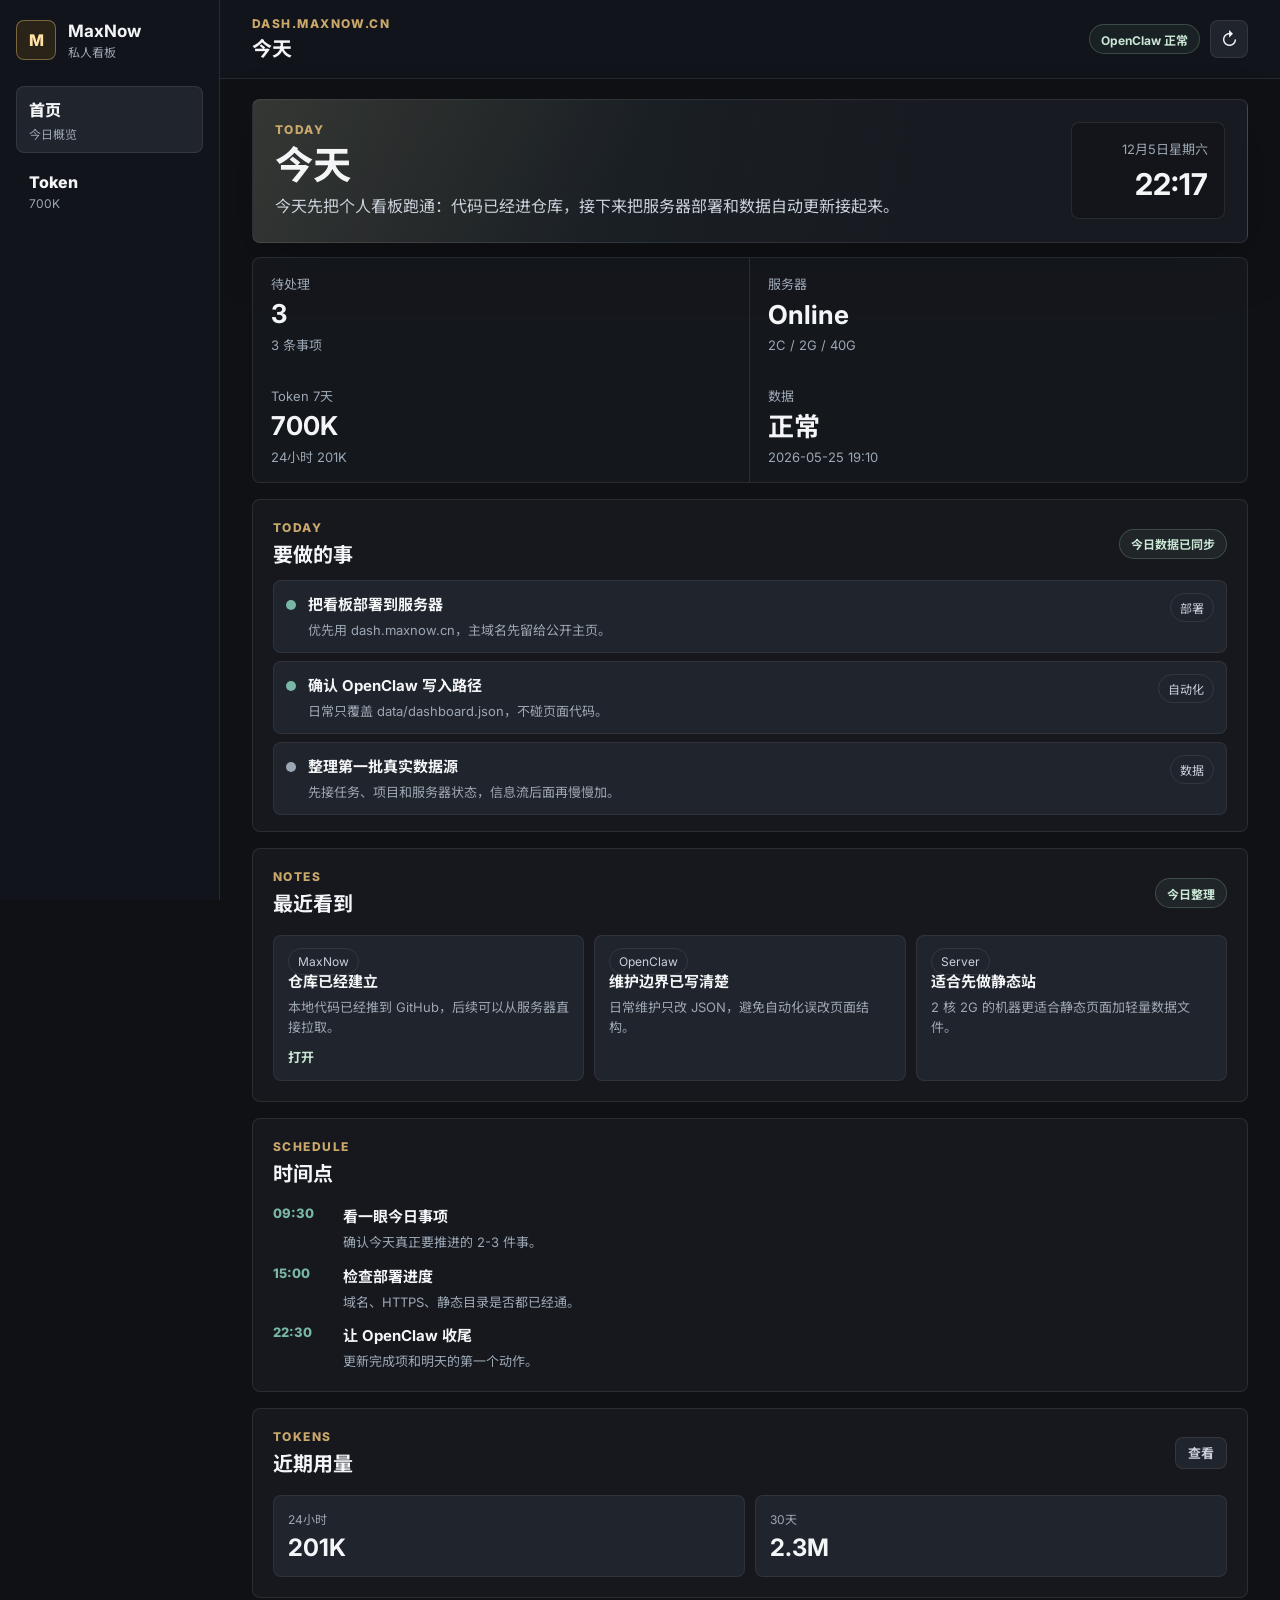
==== index.html @ 5645eff3 "Simplify dashboard homepage" ====
<!doctype html>
<html lang="zh-CN">
  <head>
    <meta charset="UTF-8" />
    <meta name="viewport" content="width=device-width, initial-scale=1.0" />
    <title>MaxNow</title>
    <meta name="description" content="MaxNow 的个人看板，由 OpenClaw 维护数据。" />
    <link rel="preconnect" href="https://fonts.googleapis.com" />
    <link rel="preconnect" href="https://fonts.gstatic.com" crossorigin />
    <link
      href="https://fonts.googleapis.com/css2?family=Inter:wght@500;600;700;800&family=Noto+Sans+SC:wght@400;500;700;800&display=swap"
      rel="stylesheet"
    />
    <link rel="stylesheet" href="./styles.css?v=8" />
  </head>
  <body>
    <div class="app-shell">
      <aside class="sidebar" aria-label="主导航">
        <div class="brand" aria-label="MaxNow">
          <span class="brand-mark">M</span>
          <span>
            <strong>MaxNow</strong>
            <small>私人看板</small>
          </span>
        </div>

        <nav class="side-nav" aria-label="页面">
          <button class="side-nav-item is-active" type="button" data-view="home">
            <span>首页</span>
            <small>今日概览</small>
          </button>
          <button class="side-nav-item" type="button" data-view="tokens">
            <span>Token</span>
            <small id="sidebar-token-total">--</small>
          </button>
        </nav>
      </aside>

      <main class="workspace">
        <header class="topbar" aria-label="站点状态">
          <div>
            <p class="eyebrow">dash.maxnow.cn</p>
            <strong id="view-title">今天</strong>
          </div>

          <div class="topbar-actions">
            <span class="status-pill" id="operator-status">等待同步</span>
            <button
              class="icon-button"
              id="refresh-button"
              type="button"
              data-action="refresh"
              aria-label="重新读取数据"
              title="重新读取数据"
            >
              ↻
            </button>
          </div>
        </header>

        <section class="view is-active" id="home-view" data-view-panel="home">
          <header class="summary-bar" id="overview">
            <div class="summary-copy">
              <p class="eyebrow">Today</p>
              <h1>今天</h1>
              <p id="daily-brief">等待 OpenClaw 写入今天的摘要。</p>
            </div>
            <div class="summary-clock" aria-label="当前时间">
              <span id="today-label">--</span>
              <strong id="clock-label">--:--</strong>
            </div>
          </header>

          <section class="status-strip" aria-label="今日状态">
            <article>
              <span>待处理</span>
              <strong id="metric-tasks">0</strong>
              <small id="metric-tasks-note">暂无数据</small>
            </article>
            <article>
              <span>服务器</span>
              <strong id="metric-server">--</strong>
              <small id="metric-server-note">等待检测</small>
            </article>
            <article>
              <span>Token 7天</span>
              <strong id="metric-token-total">--</strong>
              <small id="metric-token-note">等待同步</small>
            </article>
            <article>
              <span>数据</span>
              <strong id="metric-automation">--</strong>
              <small id="metric-automation-note">等待同步</small>
            </article>
          </section>

          <section class="home-workspace">
            <div class="home-main">
              <article class="panel focus-panel" id="focus">
                <header class="panel-head">
                  <div>
                    <p class="eyebrow">Today</p>
                    <h2>要做的事</h2>
                  </div>
                  <span class="status-pill" id="automation-summary">等待数据同步</span>
                </header>
                <div class="task-list" id="task-list"></div>
              </article>

              <article class="panel" id="feeds">
                <header class="panel-head">
                  <div>
                    <p class="eyebrow">Notes</p>
                    <h2>最近看到</h2>
                  </div>
                  <span class="status-pill" id="feed-source">OpenClaw</span>
                </header>
                <div class="feed-list" id="feed-list"></div>
              </article>
            </div>

            <aside class="home-aside" aria-label="辅助信息">
              <article class="panel rhythm-panel">
                <header class="panel-head">
                  <div>
                    <p class="eyebrow">Schedule</p>
                    <h2>时间点</h2>
                  </div>
                </header>
                <ol class="timeline" id="timeline"></ol>
              </article>

              <article class="panel token-mini-panel">
                <header class="panel-head">
                  <div>
                    <p class="eyebrow">Tokens</p>
                    <h2>近期用量</h2>
                  </div>
                  <button class="text-button" type="button" data-view="tokens">查看</button>
                </header>
                <div class="mini-token-grid">
                  <div>
                    <span>24小时</span>
                    <strong id="mini-token-24h">--</strong>
                  </div>
                  <div>
                    <span>30天</span>
                    <strong id="mini-token-30d">--</strong>
                  </div>
                </div>
              </article>
            </aside>
          </section>
        </section>

        <section class="view" id="tokens-view" data-view-panel="tokens">
          <header class="token-page-head">
            <div>
              <p class="eyebrow">Token Usage</p>
              <h1>Token 用量</h1>
              <p id="token-updated">等待同步</p>
            </div>
            <div class="range-tabs" id="token-ranges" role="tablist" aria-label="Token 时间范围"></div>
          </header>

          <section class="token-summary" aria-label="当前范围 Token 汇总">
            <article>
              <span>总量</span>
              <strong id="token-total">--</strong>
            </article>
            <article>
              <span>输入</span>
              <strong id="token-input">--</strong>
            </article>
            <article>
              <span>输出</span>
              <strong id="token-output">--</strong>
            </article>
            <article>
              <span>费用</span>
              <strong id="token-cost">--</strong>
            </article>
          </section>

          <p class="token-note panel" id="token-note">暂无说明。</p>

          <section class="token-detail-grid">
            <article class="panel">
              <header class="panel-head">
                <div>
                  <p class="eyebrow">Models</p>
                  <h2>模型占比</h2>
                </div>
              </header>
              <div class="model-list" id="token-models"></div>
            </article>

            <article class="panel">
              <header class="panel-head">
                <div>
                  <p class="eyebrow">Daily</p>
                  <h2>最近 7 天</h2>
                </div>
              </header>
              <div class="token-bars" id="token-bars"></div>
            </article>
          </section>
        </section>
      </main>
    </div>

    <template id="empty-template">
      <p class="empty-state">这部分还没有数据。</p>
    </template>

    <script src="./data/dashboard.js?v=4"></script>
    <script src="./app.js?v=11"></script>
  </body>
</html>
---- styles.css ----
:root {
  color-scheme: dark;
  --bg: #0f1115;
  --surface: #171a20;
  --surface-soft: #20242c;
  --line: rgba(220, 226, 235, 0.1);
  --text: #f3f5f7;
  --muted: #9ca7b4;
  --soft: #c8d0da;
  --accent: #caa86a;
  --accent-strong: #78b7a6;
  --danger: #d98175;
  --ok: #98c79e;
  --radius: 8px;
  --shadow: 0 18px 54px rgba(0, 0, 0, 0.22);
}

* {
  box-sizing: border-box;
}

html {
  min-height: 100%;
  background: var(--bg);
}

body {
  min-height: 100vh;
  margin: 0;
  background: var(--bg);
  color: var(--text);
  font-family: Inter, "Noto Sans SC", system-ui, sans-serif;
}

button {
  font: inherit;
  cursor: pointer;
}

a {
  color: inherit;
}

.app-shell {
  display: grid;
  grid-template-columns: 220px minmax(0, 1fr);
  min-height: 100vh;
}

.sidebar {
  position: sticky;
  top: 0;
  height: 100vh;
  display: flex;
  flex-direction: column;
  gap: 26px;
  border-right: 1px solid var(--line);
  padding: 20px 16px;
  background: #11141a;
}

.brand {
  display: inline-flex;
  align-items: center;
  gap: 12px;
  text-decoration: none;
  cursor: default;
  user-select: none;
}

.brand-mark {
  display: grid;
  width: 40px;
  height: 40px;
  place-items: center;
  border: 1px solid rgba(217, 183, 109, 0.45);
  border-radius: var(--radius);
  background: #2a2418;
  color: #ffe1a3;
  font-weight: 800;
}

.brand strong,
.brand small {
  display: block;
}

.brand strong {
  font-size: 17px;
}

.brand small {
  margin-top: 2px;
  color: var(--muted);
  font-size: 12px;
}

.side-nav {
  display: grid;
  gap: 8px;
}

.side-nav-item {
  width: 100%;
  min-height: 58px;
  display: grid;
  gap: 4px;
  border: 1px solid transparent;
  border-radius: var(--radius);
  padding: 10px 12px;
  background: transparent;
  color: var(--muted);
  text-align: left;
}

.side-nav-item span {
  color: var(--text);
  font-weight: 800;
}

.side-nav-item small {
  font-size: 12px;
}

.side-nav-item:hover,
.side-nav-item.is-active {
  border-color: var(--line);
  background: var(--surface-soft);
}

.workspace {
  min-width: 0;
}

.topbar {
  display: flex;
  align-items: center;
  justify-content: space-between;
  gap: 18px;
  padding: 16px clamp(20px, 2.5vw, 52px);
  border-bottom: 1px solid var(--line);
  background: #11141a;
}

.topbar strong {
  display: block;
  margin-top: 2px;
  font-size: 20px;
}

.topbar-actions {
  display: flex;
  align-items: center;
  gap: 10px;
}

.view {
  display: none;
  width: 100%;
  padding: 20px clamp(20px, 2.5vw, 52px) 54px;
}

.view.is-active {
  display: block;
}

.summary-bar,
.token-page-head {
  display: grid;
  grid-template-columns: minmax(0, 1fr) auto;
  gap: 24px;
  align-items: center;
  padding: 22px;
  border: 1px solid var(--line);
  border-radius: var(--radius);
  background:
    linear-gradient(120deg, rgba(202, 168, 106, 0.13), transparent 38%),
    linear-gradient(100deg, rgba(120, 183, 166, 0.08), transparent 68%),
    var(--surface);
  box-shadow: var(--shadow);
}

.eyebrow {
  margin: 0;
  color: var(--accent);
  font-size: 12px;
  font-weight: 800;
  letter-spacing: 0.12em;
  text-transform: uppercase;
}

.summary-copy h1,
.token-page-head h1 {
  margin: 8px 0 8px;
  font-size: clamp(30px, 3vw, 42px);
  line-height: 1.05;
}

.summary-copy p:last-child,
.token-page-head p:last-child {
  max-width: 760px;
  margin: 0;
  color: var(--soft);
  font-size: 16px;
  line-height: 1.65;
}

.summary-clock {
  min-width: 154px;
  padding: 16px;
  border: 1px solid var(--line);
  border-radius: var(--radius);
  background: rgba(16, 19, 22, 0.52);
  text-align: right;
}

.summary-clock span,
.summary-clock strong {
  display: block;
}

.summary-clock span {
  color: var(--muted);
  font-size: 13px;
}

.summary-clock strong {
  margin-top: 8px;
  font-size: 30px;
}

.status-strip {
  display: grid;
  grid-template-columns: repeat(4, minmax(150px, 1fr));
  gap: 0;
  margin: 14px 0;
  overflow: hidden;
  border: 1px solid var(--line);
  border-radius: var(--radius);
  background: rgba(23, 26, 32, 0.7);
}

.panel,
.token-summary article,
.token-note {
  border: 1px solid var(--line);
  border-radius: var(--radius);
  background: rgba(23, 26, 32, 0.92);
}

.status-strip article {
  min-height: 92px;
  display: grid;
  gap: 8px;
  padding: 16px 18px;
  border-right: 1px solid var(--line);
}

.status-strip article:last-child {
  border-right: 0;
}

.status-strip span,
.status-strip small {
  color: var(--muted);
  font-size: 13px;
}

.status-strip strong {
  font-size: 26px;
  line-height: 1;
}

.home-workspace,
.home-main,
.home-aside,
.task-list,
.feed-list,
.model-list,
.token-bars {
  display: grid;
  gap: 10px;
}

.home-workspace {
  grid-template-columns: minmax(0, 1fr) minmax(340px, 0.36fr);
  margin-top: 16px;
  align-items: start;
  gap: 16px;
}

.home-main,
.home-aside {
  gap: 16px;
}

.panel {
  min-height: 0;
  padding: 20px;
}

.panel-head {
  display: flex;
  align-items: center;
  justify-content: space-between;
  gap: 14px;
  margin-bottom: 18px;
}

.panel h2 {
  margin: 4px 0 0;
  font-size: 20px;
}

.icon-button,
.text-button,
.range-tab {
  border: 1px solid var(--line);
  border-radius: var(--radius);
  background: var(--surface-soft);
  color: var(--text);
}

.icon-button {
  width: 38px;
  height: 38px;
  font-size: 18px;
}

.text-button {
  min-height: 32px;
  padding: 0 12px;
  color: var(--soft);
  font-size: 13px;
  font-weight: 700;
}

.icon-button:hover,
.text-button:hover,
.range-tab:hover {
  border-color: rgba(202, 168, 106, 0.42);
  color: #ffe1a3;
}

.icon-button:disabled {
  cursor: wait;
  opacity: 0.8;
}

.icon-button[data-state="success"] {
  border-color: rgba(120, 183, 166, 0.52);
  color: #c9e6d4;
}

.icon-button[data-state="error"] {
  border-color: rgba(217, 129, 117, 0.62);
  color: #f0a49b;
}

.status-pill {
  min-height: 30px;
  display: inline-flex;
  align-items: center;
  border: 1px solid rgba(143, 185, 159, 0.28);
  border-radius: 999px;
  padding: 0 11px;
  background: rgba(143, 185, 159, 0.08);
  color: #c9e6d4;
  font-size: 12px;
  font-weight: 700;
}

.task-item,
.feed-item,
.project-item,
.system-item,
.model-item {
  border: 1px solid rgba(220, 226, 235, 0.08);
  border-radius: var(--radius);
  padding: 14px;
  background: var(--surface-soft);
}

.task-item {
  display: grid;
  grid-template-columns: auto minmax(0, 1fr) auto;
  gap: 12px;
  align-items: start;
}

.focus-panel {
  padding-bottom: 16px;
}

.focus-panel .panel-head {
  margin-bottom: 12px;
}

.focus-panel .task-list {
  gap: 8px;
}

.focus-panel .task-item {
  min-height: 0;
  padding: 12px;
}

.task-dot {
  width: 10px;
  height: 10px;
  margin-top: 7px;
  border-radius: 999px;
  background: var(--accent-strong);
}

.task-item[data-status="done"] .task-dot {
  background: var(--ok);
}

.task-item[data-status="waiting"] .task-dot {
  background: var(--muted);
}

.item-title {
  margin: 0;
  font-size: 15px;
  font-weight: 700;
}

.item-meta,
.item-copy {
  margin: 6px 0 0;
  color: var(--muted);
  font-size: 13px;
  line-height: 1.55;
}

.item-tag {
  border: 1px solid var(--line);
  border-radius: 999px;
  padding: 5px 9px;
  color: var(--soft);
  font-size: 12px;
  white-space: nowrap;
}

#automation-summary {
  max-width: min(520px, 44vw);
  overflow: hidden;
  text-overflow: ellipsis;
}

.timeline {
  display: grid;
  gap: 12px;
  margin: 0;
  padding: 0;
  list-style: none;
}

.timeline li {
  display: grid;
  grid-template-columns: 58px minmax(0, 1fr);
  gap: 12px;
}

.timeline time {
  color: var(--accent-strong);
  font-size: 13px;
  font-weight: 800;
}

.feed-list {
  grid-template-columns: repeat(3, minmax(160px, 1fr));
}

.feed-item a {
  display: inline-flex;
  margin-top: 10px;
  color: #c9e6d4;
  font-size: 13px;
  font-weight: 700;
  text-decoration: none;
}

.mini-token-grid,
.token-summary {
  display: grid;
  grid-template-columns: repeat(2, minmax(0, 1fr));
  gap: 10px;
}

.mini-token-grid div,
.token-summary article {
  border: 1px solid rgba(220, 226, 235, 0.08);
  border-radius: var(--radius);
  padding: 14px;
  background: var(--surface-soft);
}

.mini-token-grid span,
.token-summary span {
  display: block;
  color: var(--muted);
  font-size: 12px;
}

.mini-token-grid strong,
.token-summary strong {
  display: block;
  margin-top: 6px;
  font-size: 24px;
}

.token-page-head {
  margin-bottom: 14px;
}

.range-tabs {
  display: grid;
  grid-template-columns: repeat(4, minmax(80px, 1fr));
  gap: 8px;
}

.range-tab {
  min-height: 36px;
  padding: 0 10px;
  color: var(--muted);
  font-size: 13px;
  font-weight: 700;
}

.range-tab.is-active {
  border-color: rgba(202, 168, 106, 0.42);
  background: rgba(202, 168, 106, 0.12);
  color: #ffe1a3;
}

.token-summary {
  grid-template-columns: repeat(4, minmax(0, 1fr));
  margin-bottom: 14px;
}

.token-summary strong {
  font-size: 30px;
}

.token-note {
  margin: 0 0 14px;
  padding: 16px;
  color: var(--soft);
  font-size: 14px;
  line-height: 1.7;
}

.token-detail-grid {
  display: grid;
  grid-template-columns: minmax(0, 0.85fr) minmax(420px, 1.15fr);
  gap: 16px;
}

.model-row,
.token-bar,
.system-item {
  display: grid;
  align-items: center;
  gap: 10px;
}

.model-row {
  grid-template-columns: minmax(0, 1fr) auto;
}

.model-row strong,
.model-row span {
  font-size: 13px;
}

.model-row span {
  color: var(--accent);
  font-weight: 800;
}

.model-meter,
.bar-track,
.project-progress {
  height: 8px;
  overflow: hidden;
  border-radius: 999px;
  background: rgba(255, 255, 255, 0.08);
}

.model-meter {
  margin-top: 10px;
}

.model-meter span,
.bar-track span,
.project-progress span {
  display: block;
  height: 100%;
  border-radius: inherit;
  background: linear-gradient(90deg, var(--accent), var(--accent-strong));
}

.token-bar {
  grid-template-columns: 64px minmax(0, 1fr) 96px;
  color: var(--muted);
  font-size: 13px;
}

.token-bar strong {
  color: var(--text);
  text-align: right;
}

.project-progress {
  margin-top: 12px;
}

.system-item {
  grid-template-columns: minmax(0, 1fr) auto;
}

.system-value {
  color: var(--text);
  font-weight: 800;
}

.empty-state {
  margin: 0;
  color: var(--muted);
  font-size: 14px;
}

@media (max-width: 1320px) {
  .status-strip {
    grid-template-columns: repeat(2, minmax(0, 1fr));
  }

  .status-strip article:nth-child(2n) {
    border-right: 0;
  }

  .home-workspace {
    grid-template-columns: 1fr;
  }

  .token-detail-grid {
    grid-template-columns: 1fr;
  }
}

@media (min-width: 1500px) {
  .home-workspace {
    grid-template-columns: minmax(0, 1fr) minmax(380px, 0.34fr);
  }
}

@media (max-width: 860px) {
  .app-shell {
    grid-template-columns: 1fr;
  }

  .sidebar {
    position: static;
    height: auto;
    gap: 14px;
  }

  .side-nav {
    grid-template-columns: 1fr 1fr;
  }

  .topbar {
    align-items: stretch;
    flex-direction: column;
    padding: 14px;
  }

  .topbar-actions {
    justify-content: space-between;
  }

  .view {
    padding: 16px 14px 38px;
  }

  .summary-bar,
  .token-page-head {
    grid-template-columns: 1fr;
  }

  .summary-clock {
    width: 100%;
    text-align: left;
  }

  .status-strip,
  .feed-list,
  .token-summary,
  .range-tabs {
    grid-template-columns: 1fr;
  }

  .status-strip article,
  .status-strip article:nth-child(2n) {
    border-right: 0;
    border-bottom: 1px solid var(--line);
  }

  .status-strip article:last-child {
    border-bottom: 0;
  }

  .task-item {
    grid-template-columns: auto minmax(0, 1fr);
  }

  .task-item .item-tag {
    grid-column: 2;
    width: max-content;
  }
}
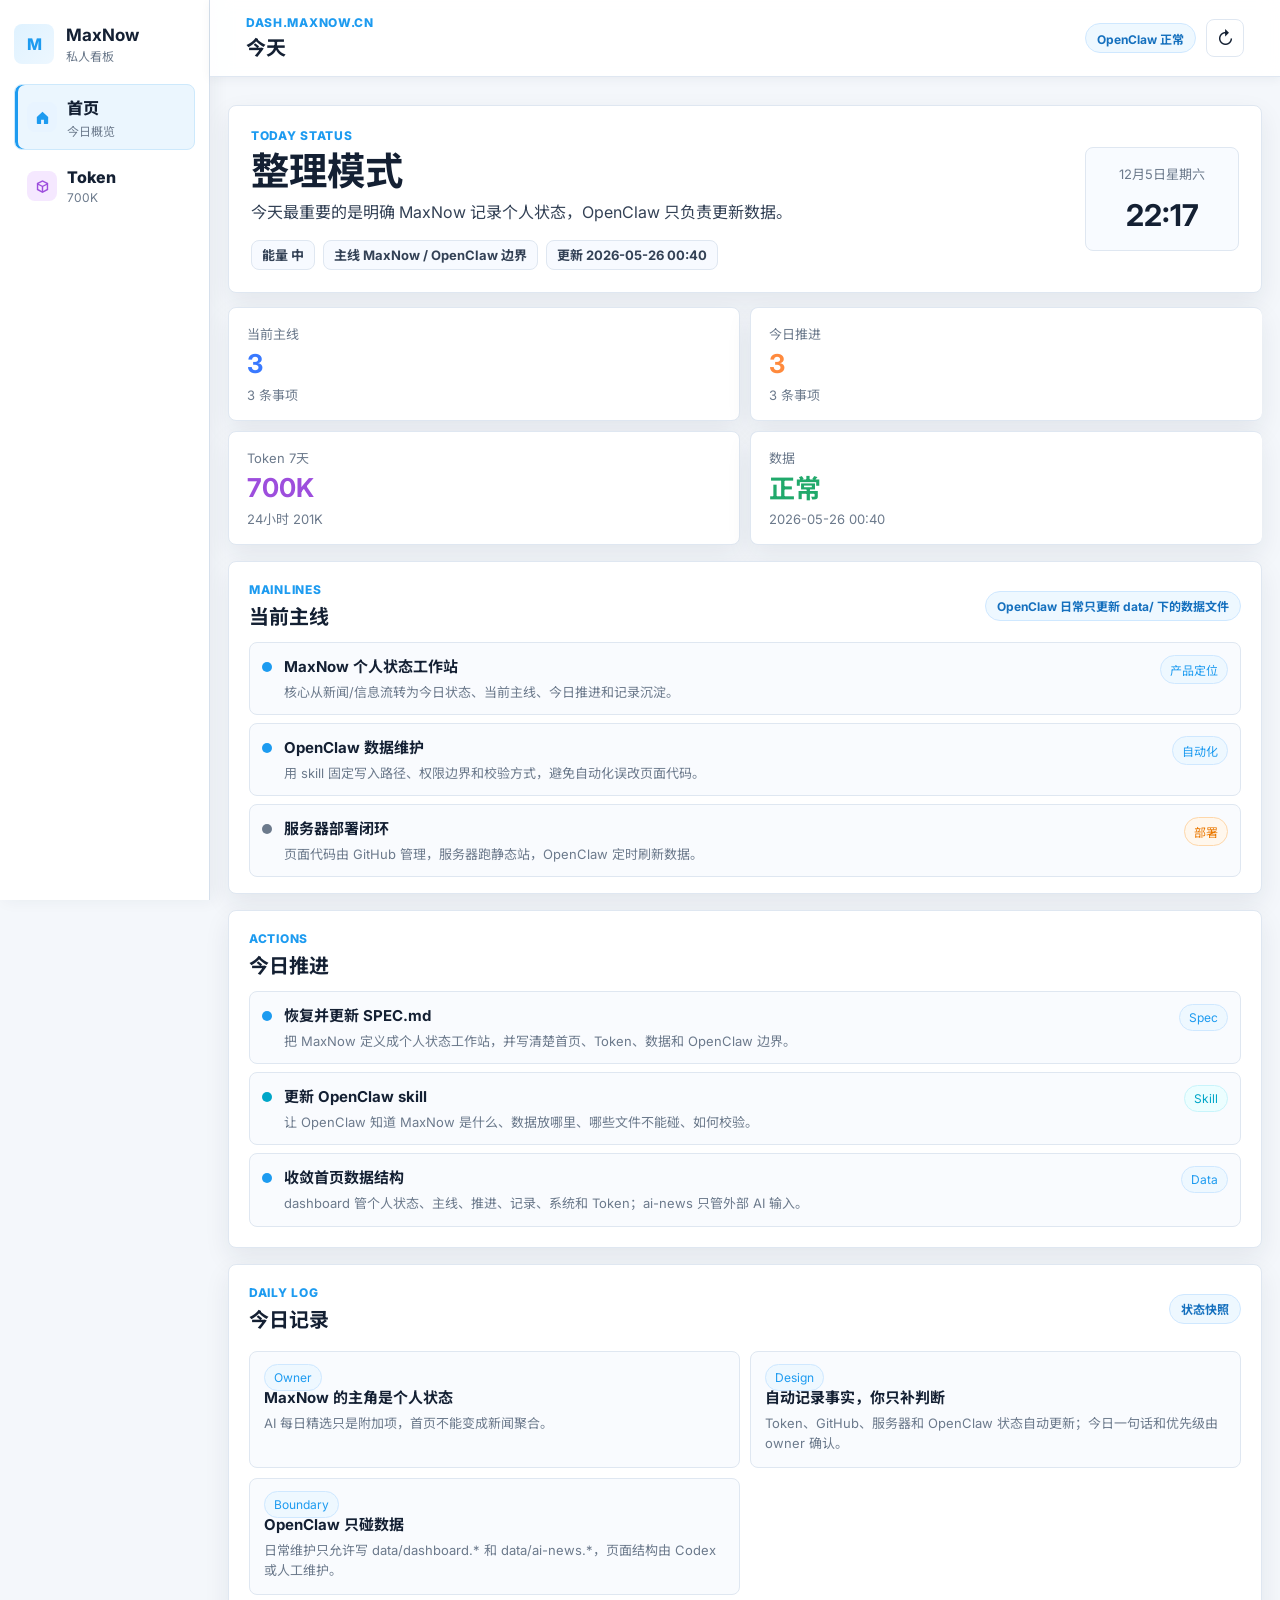
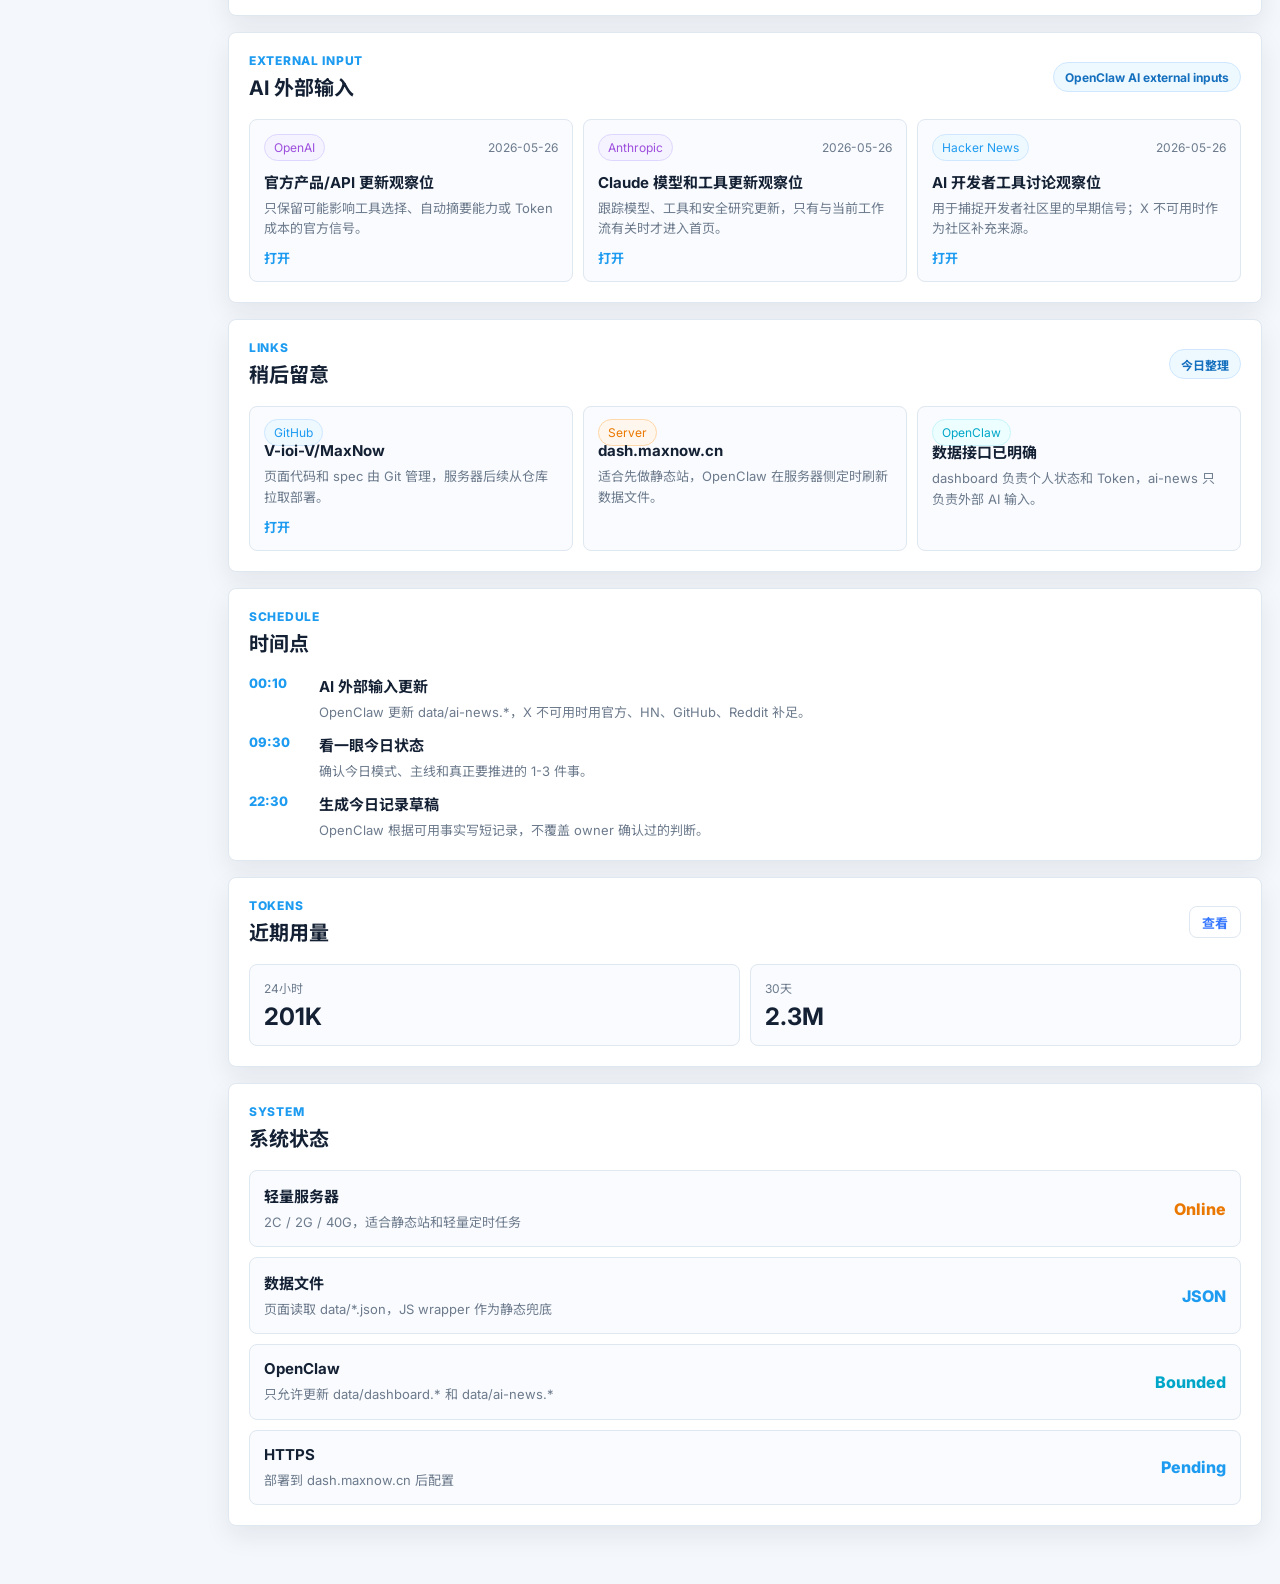
==== commit bd462246: "Refine MaxNow dashboard spec and UI" ====
--- a/index.html
+++ b/index.html
@@ -4,56 +4,66 @@
     <meta charset="UTF-8" />
     <meta name="viewport" content="width=device-width, initial-scale=1.0" />
     <title>MaxNow</title>
-    <meta name="description" content="MaxNow 的个人看板，由 OpenClaw 维护数据。" />
+    <meta name="description" content="MaxNow personal dashboard maintained by OpenClaw data files." />
     <link rel="preconnect" href="https://fonts.googleapis.com" />
     <link rel="preconnect" href="https://fonts.gstatic.com" crossorigin />
     <link
       href="https://fonts.googleapis.com/css2?family=Inter:wght@500;600;700;800&family=Noto+Sans+SC:wght@400;500;700;800&display=swap"
       rel="stylesheet"
     />
-    <link rel="stylesheet" href="./styles.css?v=8" />
+    <link rel="stylesheet" href="./styles.css?v=14" />
   </head>
   <body>
     <div class="app-shell">
-      <aside class="sidebar" aria-label="主导航">
+      <aside class="sidebar" aria-label="Main navigation">
         <div class="brand" aria-label="MaxNow">
           <span class="brand-mark">M</span>
           <span>
             <strong>MaxNow</strong>
-            <small>私人看板</small>
+            <small>&#31169;&#20154;&#30475;&#26495;</small>
           </span>
         </div>
 
-        <nav class="side-nav" aria-label="页面">
-          <button class="side-nav-item is-active" type="button" data-view="home">
-            <span>首页</span>
-            <small>今日概览</small>
+        <nav class="side-nav" aria-label="Pages">
+          <button class="side-nav-item nav-home is-active" type="button" data-view="home">
+            <span class="nav-icon" aria-hidden="true">
+              <svg viewBox="0 0 24 24"><path d="M4 11.2 12 4l8 7.2V20a1 1 0 0 1-1 1h-5v-6h-4v6H5a1 1 0 0 1-1-1z"/></svg>
+            </span>
+            <span class="nav-copy">
+              <strong>&#39318;&#39029;</strong>
+              <small>&#20170;&#26085;&#27010;&#35272;</small>
+            </span>
           </button>
-          <button class="side-nav-item" type="button" data-view="tokens">
-            <span>Token</span>
-            <small id="sidebar-token-total">--</small>
+          <button class="side-nav-item nav-token" type="button" data-view="tokens">
+            <span class="nav-icon" aria-hidden="true">
+              <svg viewBox="0 0 24 24"><path d="M12 3 4 7v10l8 4 8-4V7zm0 2.2L17.6 8 12 10.8 6.4 8zm-6 4.6 5 2.5v5.9l-5-2.5zm7 8.4v-5.9l5-2.5v5.9z"/></svg>
+            </span>
+            <span class="nav-copy">
+              <strong>Token</strong>
+              <small id="sidebar-token-total">--</small>
+            </span>
           </button>
         </nav>
       </aside>
 
       <main class="workspace">
-        <header class="topbar" aria-label="站点状态">
+        <header class="topbar" aria-label="Site status">
           <div>
             <p class="eyebrow">dash.maxnow.cn</p>
-            <strong id="view-title">今天</strong>
+            <strong id="view-title">&#20170;&#22825;</strong>
           </div>
 
           <div class="topbar-actions">
-            <span class="status-pill" id="operator-status">等待同步</span>
+            <span class="status-pill" id="operator-status">&#31561;&#24453;&#21516;&#27493;</span>
             <button
               class="icon-button"
               id="refresh-button"
               type="button"
               data-action="refresh"
-              aria-label="重新读取数据"
-              title="重新读取数据"
+              aria-label="Refresh data"
+              title="Refresh data"
             >
-              ↻
+              &#8635;
             </button>
           </div>
         </header>
@@ -61,36 +71,41 @@
         <section class="view is-active" id="home-view" data-view-panel="home">
           <header class="summary-bar" id="overview">
             <div class="summary-copy">
-              <p class="eyebrow">Today</p>
-              <h1>今天</h1>
-              <p id="daily-brief">等待 OpenClaw 写入今天的摘要。</p>
-            </div>
-            <div class="summary-clock" aria-label="当前时间">
+              <p class="eyebrow">Today Status</p>
+              <h1 id="today-mode">&#20170;&#26085;&#29366;&#24577;</h1>
+              <p id="daily-brief">&#31561;&#24453; OpenClaw &#20889;&#20837;&#20170;&#22825;&#30340;&#25688;&#35201;&#12290;</p>
+              <div class="summary-meta" aria-label="Today personal state">
+                <span id="today-energy">&#33021;&#37327; --</span>
+                <span id="today-focus">&#20027;&#32447; --</span>
+                <span id="today-updated">&#24453;&#30830;&#35748;</span>
+              </div>
+            </div>
+            <div class="summary-clock" aria-label="Current time">
               <span id="today-label">--</span>
               <strong id="clock-label">--:--</strong>
             </div>
           </header>
 
-          <section class="status-strip" aria-label="今日状态">
-            <article>
-              <span>待处理</span>
-              <strong id="metric-tasks">0</strong>
-              <small id="metric-tasks-note">暂无数据</small>
-            </article>
-            <article>
-              <span>服务器</span>
-              <strong id="metric-server">--</strong>
-              <small id="metric-server-note">等待检测</small>
-            </article>
-            <article>
-              <span>Token 7天</span>
+          <section class="status-strip" aria-label="Today status">
+            <article class="metric-mainline">
+              <span>&#24403;&#21069;&#20027;&#32447;</span>
+              <strong id="metric-mainlines">0</strong>
+              <small id="metric-mainlines-note">&#26242;&#26080;&#25968;&#25454;</small>
+            </article>
+            <article class="metric-action">
+              <span>&#20170;&#26085;&#25512;&#36827;</span>
+              <strong id="metric-actions">0</strong>
+              <small id="metric-actions-note">&#26242;&#26080;&#25968;&#25454;</small>
+            </article>
+            <article class="metric-token">
+              <span>Token 7&#22825;</span>
               <strong id="metric-token-total">--</strong>
-              <small id="metric-token-note">等待同步</small>
-            </article>
-            <article>
-              <span>数据</span>
+              <small id="metric-token-note">&#31561;&#24453;&#21516;&#27493;</small>
+            </article>
+            <article class="metric-data">
+              <span>&#25968;&#25454;</span>
               <strong id="metric-automation">--</strong>
-              <small id="metric-automation-note">等待同步</small>
+              <small id="metric-automation-note">&#31561;&#24453;&#21516;&#27493;</small>
             </article>
           </section>
 
@@ -99,19 +114,51 @@
               <article class="panel focus-panel" id="focus">
                 <header class="panel-head">
                   <div>
-                    <p class="eyebrow">Today</p>
-                    <h2>要做的事</h2>
-                  </div>
-                  <span class="status-pill" id="automation-summary">等待数据同步</span>
-                </header>
-                <div class="task-list" id="task-list"></div>
+                    <p class="eyebrow">Mainlines</p>
+                    <h2>&#24403;&#21069;&#20027;&#32447;</h2>
+                  </div>
+                  <span class="status-pill" id="automation-summary">&#31561;&#24453;&#25968;&#25454;&#21516;&#27493;</span>
+                </header>
+                <div class="task-list" id="mainline-list"></div>
+              </article>
+
+              <article class="panel actions-panel" id="actions">
+                <header class="panel-head">
+                  <div>
+                    <p class="eyebrow">Actions</p>
+                    <h2>&#20170;&#26085;&#25512;&#36827;</h2>
+                  </div>
+                </header>
+                <div class="task-list" id="action-list"></div>
+              </article>
+
+              <article class="panel" id="journal">
+                <header class="panel-head">
+                  <div>
+                    <p class="eyebrow">Daily Log</p>
+                    <h2>&#20170;&#26085;&#35760;&#24405;</h2>
+                  </div>
+                  <span class="status-pill" id="journal-source">&#29366;&#24577;&#24555;&#29031;</span>
+                </header>
+                <div class="feed-list journal-list" id="journal-list"></div>
+              </article>
+
+              <article class="panel ai-news-panel" id="ai-news">
+                <header class="panel-head">
+                  <div>
+                    <p class="eyebrow">External Input</p>
+                    <h2>AI &#22806;&#37096;&#36755;&#20837;</h2>
+                  </div>
+                  <span class="status-pill" id="ai-news-source">OpenClaw</span>
+                </header>
+                <div class="ai-news-list" id="ai-news-list"></div>
               </article>
 
               <article class="panel" id="feeds">
                 <header class="panel-head">
                   <div>
-                    <p class="eyebrow">Notes</p>
-                    <h2>最近看到</h2>
+                    <p class="eyebrow">Links</p>
+                    <h2>&#31245;&#21518;&#30041;&#24847;</h2>
                   </div>
                   <span class="status-pill" id="feed-source">OpenClaw</span>
                 </header>
@@ -119,12 +166,12 @@
               </article>
             </div>
 
-            <aside class="home-aside" aria-label="辅助信息">
+            <aside class="home-aside" aria-label="Secondary information">
               <article class="panel rhythm-panel">
                 <header class="panel-head">
                   <div>
                     <p class="eyebrow">Schedule</p>
-                    <h2>时间点</h2>
+                    <h2>&#26102;&#38388;&#28857;</h2>
                   </div>
                 </header>
                 <ol class="timeline" id="timeline"></ol>
@@ -134,20 +181,30 @@
                 <header class="panel-head">
                   <div>
                     <p class="eyebrow">Tokens</p>
-                    <h2>近期用量</h2>
-                  </div>
-                  <button class="text-button" type="button" data-view="tokens">查看</button>
+                    <h2>&#36817;&#26399;&#29992;&#37327;</h2>
+                  </div>
+                  <button class="text-button" type="button" data-view="tokens">&#26597;&#30475;</button>
                 </header>
                 <div class="mini-token-grid">
                   <div>
-                    <span>24小时</span>
+                    <span>24&#23567;&#26102;</span>
                     <strong id="mini-token-24h">--</strong>
                   </div>
                   <div>
-                    <span>30天</span>
+                    <span>30&#22825;</span>
                     <strong id="mini-token-30d">--</strong>
                   </div>
                 </div>
+              </article>
+
+              <article class="panel system-panel">
+                <header class="panel-head">
+                  <div>
+                    <p class="eyebrow">System</p>
+                    <h2>&#31995;&#32479;&#29366;&#24577;</h2>
+                  </div>
+                </header>
+                <div class="system-list" id="system-list"></div>
               </article>
             </aside>
           </section>
@@ -157,39 +214,39 @@
           <header class="token-page-head">
             <div>
               <p class="eyebrow">Token Usage</p>
-              <h1>Token 用量</h1>
-              <p id="token-updated">等待同步</p>
-            </div>
-            <div class="range-tabs" id="token-ranges" role="tablist" aria-label="Token 时间范围"></div>
+              <h1>Token &#29992;&#37327;</h1>
+              <p id="token-updated">&#31561;&#24453;&#21516;&#27493;</p>
+            </div>
+            <div class="range-tabs" id="token-ranges" role="tablist" aria-label="Token ranges"></div>
           </header>
 
-          <section class="token-summary" aria-label="当前范围 Token 汇总">
-            <article>
-              <span>总量</span>
+          <section class="token-summary" aria-label="Current token summary">
+            <article>
+              <span>&#24635;&#37327;</span>
               <strong id="token-total">--</strong>
             </article>
             <article>
-              <span>输入</span>
+              <span>&#36755;&#20837;</span>
               <strong id="token-input">--</strong>
             </article>
             <article>
-              <span>输出</span>
+              <span>&#36755;&#20986;</span>
               <strong id="token-output">--</strong>
             </article>
             <article>
-              <span>费用</span>
+              <span>&#36153;&#29992;</span>
               <strong id="token-cost">--</strong>
             </article>
           </section>
 
-          <p class="token-note panel" id="token-note">暂无说明。</p>
+          <p class="token-note panel" id="token-note">&#26242;&#26080;&#35828;&#26126;&#12290;</p>
 
           <section class="token-detail-grid">
             <article class="panel">
               <header class="panel-head">
                 <div>
                   <p class="eyebrow">Models</p>
-                  <h2>模型占比</h2>
+                  <h2>&#27169;&#22411;&#21344;&#27604;</h2>
                 </div>
               </header>
               <div class="model-list" id="token-models"></div>
@@ -199,7 +256,7 @@
               <header class="panel-head">
                 <div>
                   <p class="eyebrow">Daily</p>
-                  <h2>最近 7 天</h2>
+                  <h2>&#26368;&#36817; 7 &#22825;</h2>
                 </div>
               </header>
               <div class="token-bars" id="token-bars"></div>
@@ -210,10 +267,11 @@
     </div>
 
     <template id="empty-template">
-      <p class="empty-state">这部分还没有数据。</p>
+      <p class="empty-state">&#36825;&#37096;&#20998;&#36824;&#27809;&#26377;&#25968;&#25454;&#12290;</p>
     </template>
 
-    <script src="./data/dashboard.js?v=4"></script>
-    <script src="./app.js?v=11"></script>
+    <script src="./data/dashboard.js?v=5"></script>
+    <script src="./data/ai-news.js?v=1"></script>
+    <script src="./app.js?v=13"></script>
   </body>
 </html>
--- a/styles.css
+++ b/styles.css
@@ -1,18 +1,23 @@
 :root {
-  color-scheme: dark;
-  --bg: #0f1115;
-  --surface: #171a20;
-  --surface-soft: #20242c;
-  --line: rgba(220, 226, 235, 0.1);
-  --text: #f3f5f7;
-  --muted: #9ca7b4;
-  --soft: #c8d0da;
-  --accent: #caa86a;
-  --accent-strong: #78b7a6;
-  --danger: #d98175;
-  --ok: #98c79e;
+  color-scheme: light;
+  --bg: #f4f7fb;
+  --sidebar: #ffffff;
+  --surface: #ffffff;
+  --surface-soft: #f7faff;
+  --line: #dfe7f1;
+  --text: #142033;
+  --muted: #6c7a8c;
+  --soft: #334155;
+  --accent: #1d9bf0;
+  --accent-strong: #3979ff;
+  --cyan: #00a6c8;
+  --purple: #9d4edd;
+  --orange: #ff8a3d;
+  --pink: #ff6fae;
+  --danger: #ef476f;
+  --ok: #20a96b;
   --radius: 8px;
-  --shadow: 0 18px 54px rgba(0, 0, 0, 0.22);
+  --shadow: 0 10px 26px rgba(27, 39, 62, 0.08);
 }
 
 * {
@@ -43,7 +48,7 @@
 
 .app-shell {
   display: grid;
-  grid-template-columns: 220px minmax(0, 1fr);
+  grid-template-columns: 210px minmax(0, 1fr);
   min-height: 100vh;
 }
 
@@ -53,10 +58,11 @@
   height: 100vh;
   display: flex;
   flex-direction: column;
-  gap: 26px;
-  border-right: 1px solid var(--line);
-  padding: 20px 16px;
-  background: #11141a;
+  gap: 20px;
+  border-right: 1px solid #d6e0ec;
+  padding: 24px 14px;
+  background: var(--sidebar);
+  box-shadow: 4px 0 16px rgba(33, 50, 74, 0.06);
 }
 
 .brand {
@@ -73,10 +79,10 @@
   width: 40px;
   height: 40px;
   place-items: center;
-  border: 1px solid rgba(217, 183, 109, 0.45);
+  border: 0;
   border-radius: var(--radius);
-  background: #2a2418;
-  color: #ffe1a3;
+  background: linear-gradient(135deg, #dff2ff, #edf7ff);
+  color: var(--accent);
   font-weight: 800;
 }
 
@@ -97,14 +103,15 @@
 
 .side-nav {
   display: grid;
-  gap: 8px;
+  gap: 6px;
 }
 
 .side-nav-item {
   width: 100%;
   min-height: 58px;
-  display: grid;
-  gap: 4px;
+  display: flex;
+  align-items: center;
+  gap: 10px;
   border: 1px solid transparent;
   border-radius: var(--radius);
   padding: 10px 12px;
@@ -113,33 +120,81 @@
   text-align: left;
 }
 
-.side-nav-item span {
+.nav-icon {
+  width: 30px;
+  height: 30px;
+  display: grid;
+  flex: 0 0 auto;
+  place-items: center;
+  border-radius: 8px;
+}
+
+.nav-icon svg {
+  width: 17px;
+  height: 17px;
+  display: block;
+  fill: currentColor;
+}
+
+.nav-copy {
+  min-width: 0;
+  display: grid;
+  gap: 3px;
+}
+
+.nav-copy strong {
   color: var(--text);
   font-weight: 800;
 }
 
-.side-nav-item small {
+.nav-copy small {
+  color: var(--muted);
   font-size: 12px;
+}
+
+.nav-home .nav-icon {
+  background: #e8f4ff;
+  color: var(--accent);
+}
+
+.nav-token .nav-icon {
+  background: #f5e8ff;
+  color: var(--purple);
 }
 
 .side-nav-item:hover,
 .side-nav-item.is-active {
-  border-color: var(--line);
-  background: var(--surface-soft);
+  border-color: color-mix(in srgb, var(--nav-color, var(--accent)) 22%, #ffffff);
+  background: color-mix(in srgb, var(--nav-color, var(--accent)) 9%, #ffffff);
+  box-shadow: inset 3px 0 0 var(--nav-color, var(--accent));
+}
+
+.nav-home {
+  --nav-color: var(--accent);
+}
+
+.nav-token {
+  --nav-color: var(--purple);
 }
 
 .workspace {
   min-width: 0;
+  background: var(--bg);
 }
 
 .topbar {
-  display: flex;
+  position: sticky;
+  top: 0;
+  z-index: 10;
+  display: grid;
+  grid-template-columns: 1fr auto;
   align-items: center;
-  justify-content: space-between;
   gap: 18px;
-  padding: 16px clamp(20px, 2.5vw, 52px);
+  padding: 15px clamp(22px, 2.8vw, 58px);
   border-bottom: 1px solid var(--line);
-  background: #11141a;
+  background: rgba(255, 255, 255, 0.92);
+  box-shadow: 0 2px 10px rgba(33, 50, 74, 0.06);
+  backdrop-filter: blur(10px);
 }
 
 .topbar strong {
@@ -157,7 +212,9 @@
 .view {
   display: none;
   width: 100%;
-  padding: 20px clamp(20px, 2.5vw, 52px) 54px;
+  max-width: none;
+  margin: 0;
+  padding: 28px clamp(18px, 1.2vw, 26px) 58px;
 }
 
 .view.is-active {
@@ -173,10 +230,7 @@
   padding: 22px;
   border: 1px solid var(--line);
   border-radius: var(--radius);
-  background:
-    linear-gradient(120deg, rgba(202, 168, 106, 0.13), transparent 38%),
-    linear-gradient(100deg, rgba(120, 183, 166, 0.08), transparent 68%),
-    var(--surface);
+  background: var(--surface);
   box-shadow: var(--shadow);
 }
 
@@ -185,7 +239,7 @@
   color: var(--accent);
   font-size: 12px;
   font-weight: 800;
-  letter-spacing: 0.12em;
+  letter-spacing: 0.06em;
   text-transform: uppercase;
 }
 
@@ -196,7 +250,7 @@
   line-height: 1.05;
 }
 
-.summary-copy p:last-child,
+.summary-copy #daily-brief,
 .token-page-head p:last-child {
   max-width: 760px;
   margin: 0;
@@ -205,13 +259,36 @@
   line-height: 1.65;
 }
 
+.summary-meta {
+  display: flex;
+  flex-wrap: wrap;
+  gap: 8px;
+  margin-top: 14px;
+}
+
+.summary-meta span {
+  min-height: 30px;
+  display: inline-flex;
+  align-items: center;
+  border: 1px solid var(--line);
+  border-radius: var(--radius);
+  padding: 0 10px;
+  background: var(--surface-soft);
+  color: var(--soft);
+  font-size: 13px;
+  font-weight: 700;
+}
+
 .summary-clock {
   min-width: 154px;
+  min-height: 104px;
+  display: grid;
+  place-items: center;
   padding: 16px;
   border: 1px solid var(--line);
   border-radius: var(--radius);
-  background: rgba(16, 19, 22, 0.52);
-  text-align: right;
+  background: #f8fbff;
+  text-align: center;
 }
 
 .summary-clock span,
@@ -222,22 +299,24 @@
 .summary-clock span {
   color: var(--muted);
   font-size: 13px;
+  line-height: 1.2;
 }
 
 .summary-clock strong {
-  margin-top: 8px;
+  margin-top: 10px;
   font-size: 30px;
+  line-height: 1;
 }
 
 .status-strip {
   display: grid;
   grid-template-columns: repeat(4, minmax(150px, 1fr));
-  gap: 0;
+  gap: 10px;
   margin: 14px 0;
-  overflow: hidden;
-  border: 1px solid var(--line);
-  border-radius: var(--radius);
-  background: rgba(23, 26, 32, 0.7);
+  overflow: visible;
+  border: 0;
+  border-radius: 0;
+  background: transparent;
 }
 
 .panel,
@@ -245,19 +324,19 @@
 .token-note {
   border: 1px solid var(--line);
   border-radius: var(--radius);
-  background: rgba(23, 26, 32, 0.92);
+  background: var(--surface);
+  box-shadow: var(--shadow);
 }
 
 .status-strip article {
-  min-height: 92px;
+  min-height: 88px;
   display: grid;
   gap: 8px;
   padding: 16px 18px;
-  border-right: 1px solid var(--line);
-}
-
-.status-strip article:last-child {
-  border-right: 0;
+  border: 1px solid var(--line);
+  border-radius: var(--radius);
+  background: var(--surface);
+  box-shadow: var(--shadow);
 }
 
 .status-strip span,
@@ -269,13 +348,32 @@
 .status-strip strong {
   font-size: 26px;
   line-height: 1;
+  color: var(--accent-strong);
+}
+
+.metric-mainline strong {
+  color: var(--accent-strong);
+}
+
+.metric-action strong {
+  color: var(--orange);
+}
+
+.metric-token strong {
+  color: var(--purple);
+}
+
+.metric-data strong {
+  color: var(--ok);
 }
 
 .home-workspace,
 .home-main,
 .home-aside,
 .task-list,
+.ai-news-list,
 .feed-list,
+.system-list,
 .model-list,
 .token-bars {
   display: grid;
@@ -283,7 +381,7 @@
 }
 
 .home-workspace {
-  grid-template-columns: minmax(0, 1fr) minmax(340px, 0.36fr);
+  grid-template-columns: minmax(0, 1fr) minmax(360px, 0.32fr);
   margin-top: 16px;
   align-items: start;
   gap: 16px;
@@ -317,7 +415,7 @@
 .range-tab {
   border: 1px solid var(--line);
   border-radius: var(--radius);
-  background: var(--surface-soft);
+  background: var(--surface);
   color: var(--text);
 }
 
@@ -330,7 +428,7 @@
 .text-button {
   min-height: 32px;
   padding: 0 12px;
-  color: var(--soft);
+  color: var(--accent-strong);
   font-size: 13px;
   font-weight: 700;
 }
@@ -338,8 +436,8 @@
 .icon-button:hover,
 .text-button:hover,
 .range-tab:hover {
-  border-color: rgba(202, 168, 106, 0.42);
-  color: #ffe1a3;
+  border-color: #b8d8f5;
+  color: var(--accent);
 }
 
 .icon-button:disabled {
@@ -348,37 +446,39 @@
 }
 
 .icon-button[data-state="success"] {
-  border-color: rgba(120, 183, 166, 0.52);
-  color: #c9e6d4;
+  border-color: rgba(24, 169, 87, 0.38);
+  color: var(--ok);
 }
 
 .icon-button[data-state="error"] {
-  border-color: rgba(217, 129, 117, 0.62);
-  color: #f0a49b;
+  border-color: rgba(239, 71, 111, 0.38);
+  color: var(--danger);
 }
 
 .status-pill {
   min-height: 30px;
   display: inline-flex;
   align-items: center;
-  border: 1px solid rgba(143, 185, 159, 0.28);
+  border: 1px solid #cfe8ff;
   border-radius: 999px;
   padding: 0 11px;
-  background: rgba(143, 185, 159, 0.08);
-  color: #c9e6d4;
+  background: #eef8ff;
+  color: #1570be;
   font-size: 12px;
   font-weight: 700;
 }
 
 .task-item,
+.ai-news-item,
 .feed-item,
 .project-item,
 .system-item,
 .model-item {
   border: 1px solid rgba(220, 226, 235, 0.08);
+  border-color: var(--line);
   border-radius: var(--radius);
   padding: 14px;
-  background: var(--surface-soft);
+  background: #f9fbfe;
 }
 
 .task-item {
@@ -392,15 +492,18 @@
   padding-bottom: 16px;
 }
 
-.focus-panel .panel-head {
+.focus-panel .panel-head,
+.actions-panel .panel-head {
   margin-bottom: 12px;
 }
 
-.focus-panel .task-list {
+.focus-panel .task-list,
+.actions-panel .task-list {
   gap: 8px;
 }
 
-.focus-panel .task-item {
+.focus-panel .task-item,
+.actions-panel .task-item {
   min-height: 0;
   padding: 12px;
 }
@@ -410,7 +513,34 @@
   height: 10px;
   margin-top: 7px;
   border-radius: 999px;
-  background: var(--accent-strong);
+  background: var(--accent);
+}
+
+.task-item[data-tone="cyan"] .task-dot,
+.feed-item[data-tone="cyan"] .item-tag,
+.ai-news-item[data-tone="cyan"] .item-tag,
+.system-item[data-tone="cyan"] .system-value {
+  color: var(--cyan);
+}
+
+.task-item[data-tone="orange"] .task-dot {
+  background: var(--orange);
+}
+
+.task-item[data-tone="purple"] .task-dot {
+  background: var(--purple);
+}
+
+.task-item[data-tone="gray"] .task-dot {
+  background: #94a3b8;
+}
+
+.task-item[data-tone="green"] .task-dot {
+  background: var(--ok);
+}
+
+.task-item[data-tone="cyan"] .task-dot {
+  background: var(--cyan);
 }
 
 .task-item[data-status="done"] .task-dot {
@@ -439,9 +569,46 @@
   border: 1px solid var(--line);
   border-radius: 999px;
   padding: 5px 9px;
-  color: var(--soft);
+  background: #f4f8fd;
+  color: var(--muted);
   font-size: 12px;
   white-space: nowrap;
+}
+
+[data-tone="blue"] .item-tag {
+  border-color: #cfe8ff;
+  background: #eef8ff;
+  color: var(--accent);
+}
+
+[data-tone="cyan"] .item-tag {
+  border-color: #c8f4fb;
+  background: #ecfeff;
+  color: var(--cyan);
+}
+
+[data-tone="purple"] .item-tag {
+  border-color: #ddd6fe;
+  background: #f5f3ff;
+  color: var(--purple);
+}
+
+[data-tone="orange"] .item-tag {
+  border-color: #fed7aa;
+  background: #fff7ed;
+  color: #ea7800;
+}
+
+[data-tone="green"] .item-tag {
+  border-color: #bbf7d0;
+  background: #f0fdf4;
+  color: var(--ok);
+}
+
+[data-tone="gray"] .item-tag {
+  border-color: #d8e1ec;
+  background: #f8fafc;
+  color: #64748b;
 }
 
 #automation-summary {
@@ -465,7 +632,7 @@
 }
 
 .timeline time {
-  color: var(--accent-strong);
+  color: var(--accent);
   font-size: 13px;
   font-weight: 800;
 }
@@ -474,10 +641,38 @@
   grid-template-columns: repeat(3, minmax(160px, 1fr));
 }
 
-.feed-item a {
+.journal-list {
+  grid-template-columns: repeat(2, minmax(180px, 1fr));
+}
+
+.ai-news-list {
+  grid-template-columns: repeat(3, minmax(180px, 1fr));
+}
+
+.ai-news-item {
+  display: grid;
+  align-content: start;
+}
+
+.ai-news-meta {
+  display: flex;
+  align-items: center;
+  justify-content: space-between;
+  gap: 10px;
+  margin-bottom: 10px;
+}
+
+.ai-news-meta time {
+  color: var(--muted);
+  font-size: 12px;
+  white-space: nowrap;
+}
+
+.feed-item a,
+.ai-news-item a {
   display: inline-flex;
   margin-top: 10px;
-  color: #c9e6d4;
+  color: var(--accent);
   font-size: 13px;
   font-weight: 700;
   text-decoration: none;
@@ -492,10 +687,10 @@
 
 .mini-token-grid div,
 .token-summary article {
-  border: 1px solid rgba(220, 226, 235, 0.08);
+  border: 1px solid var(--line);
   border-radius: var(--radius);
   padding: 14px;
-  background: var(--surface-soft);
+  background: #f9fbfe;
 }
 
 .mini-token-grid span,
@@ -531,9 +726,9 @@
 }
 
 .range-tab.is-active {
-  border-color: rgba(202, 168, 106, 0.42);
-  background: rgba(202, 168, 106, 0.12);
-  color: #ffe1a3;
+  border-color: #b8d8f5;
+  background: #eef8ff;
+  color: var(--accent);
 }
 
 .token-summary {
@@ -587,7 +782,7 @@
   height: 8px;
   overflow: hidden;
   border-radius: 999px;
-  background: rgba(255, 255, 255, 0.08);
+  background: #e9eff6;
 }
 
 .model-meter {
@@ -627,6 +822,26 @@
   font-weight: 800;
 }
 
+.system-item[data-tone="blue"] .system-value {
+  color: var(--accent);
+}
+
+.system-item[data-tone="cyan"] .system-value {
+  color: var(--cyan);
+}
+
+.system-item[data-tone="orange"] .system-value {
+  color: #ea7800;
+}
+
+.system-item[data-tone="green"] .system-value {
+  color: var(--ok);
+}
+
+.system-item[data-tone="purple"] .system-value {
+  color: var(--purple);
+}
+
 .empty-state {
   margin: 0;
   color: var(--muted);
@@ -653,7 +868,7 @@
 
 @media (min-width: 1500px) {
   .home-workspace {
-    grid-template-columns: minmax(0, 1fr) minmax(380px, 0.34fr);
+    grid-template-columns: minmax(0, 1fr) minmax(390px, 0.3fr);
   }
 }
 
@@ -697,6 +912,7 @@
   }
 
   .status-strip,
+  .ai-news-list,
   .feed-list,
   .token-summary,
   .range-tabs {
@@ -705,7 +921,7 @@
 
   .status-strip article,
   .status-strip article:nth-child(2n) {
-    border-right: 0;
+    border-right: 1px solid var(--line);
     border-bottom: 1px solid var(--line);
   }
 
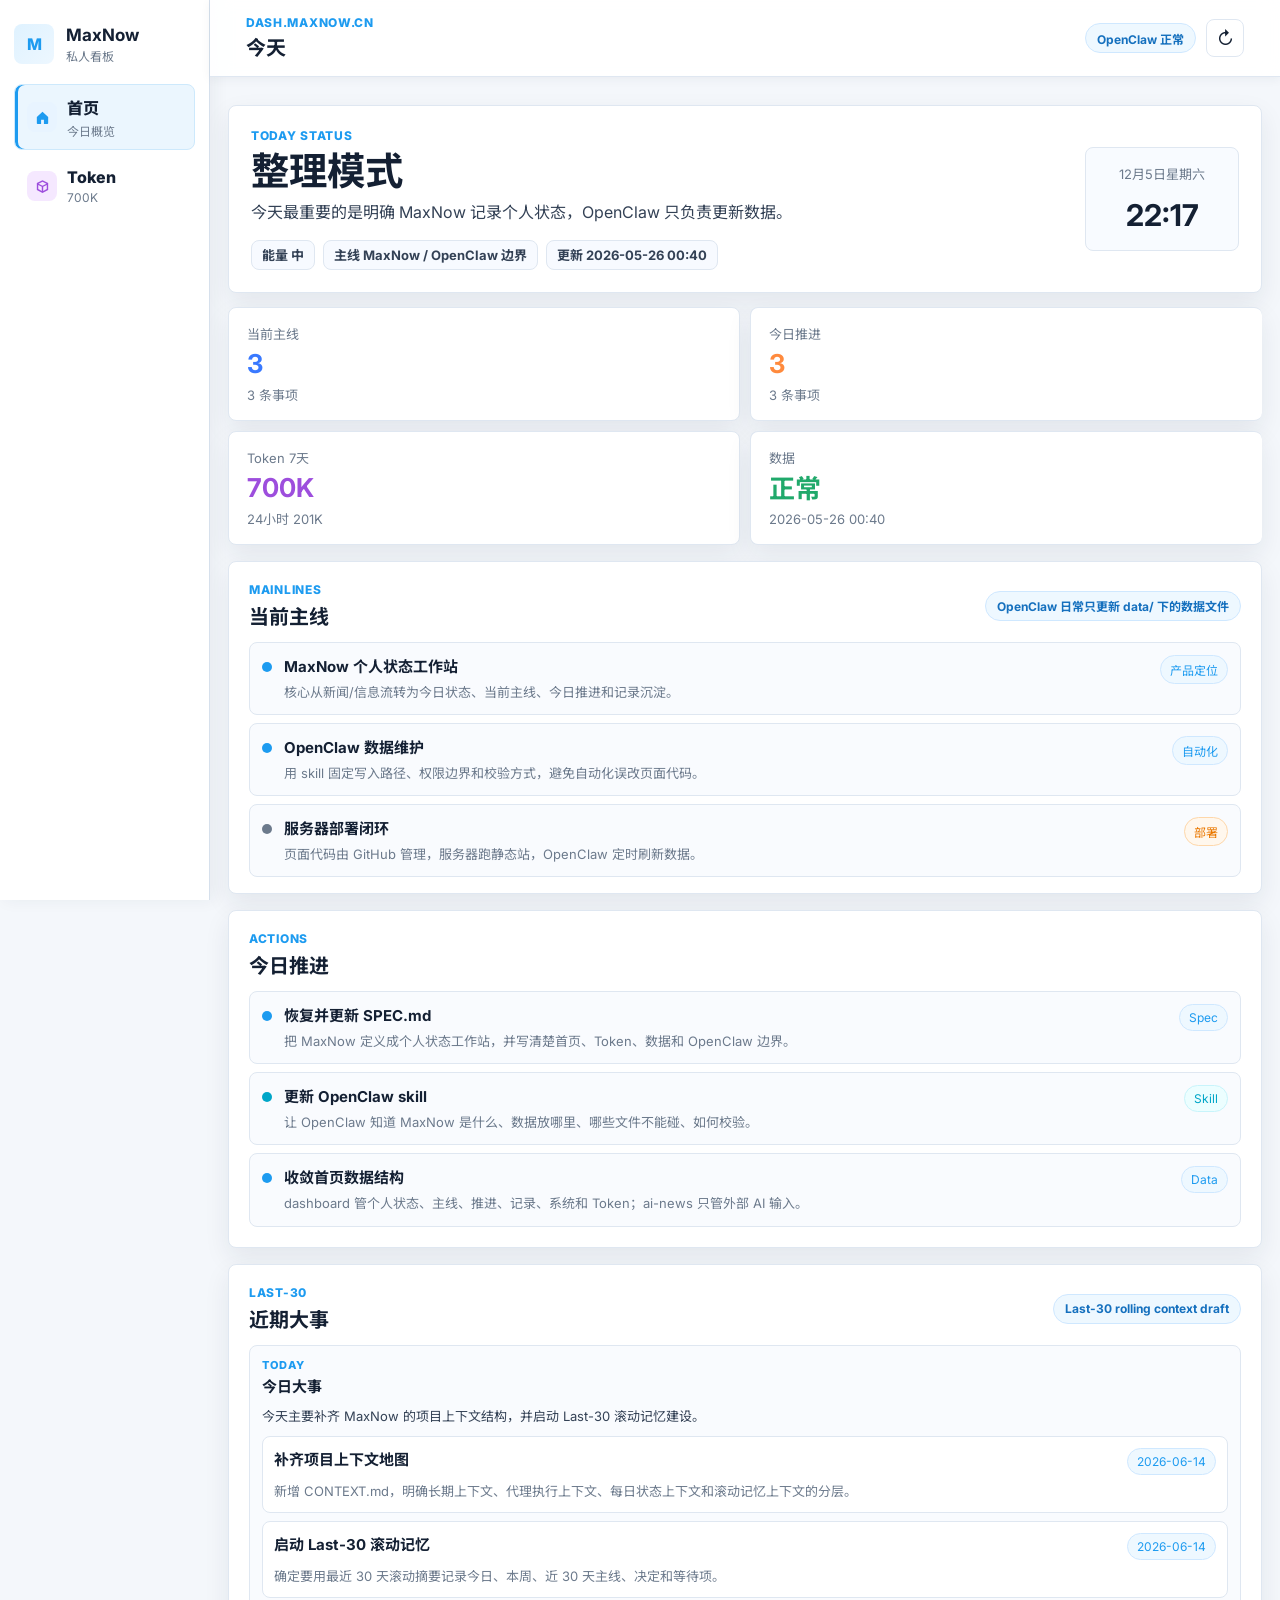
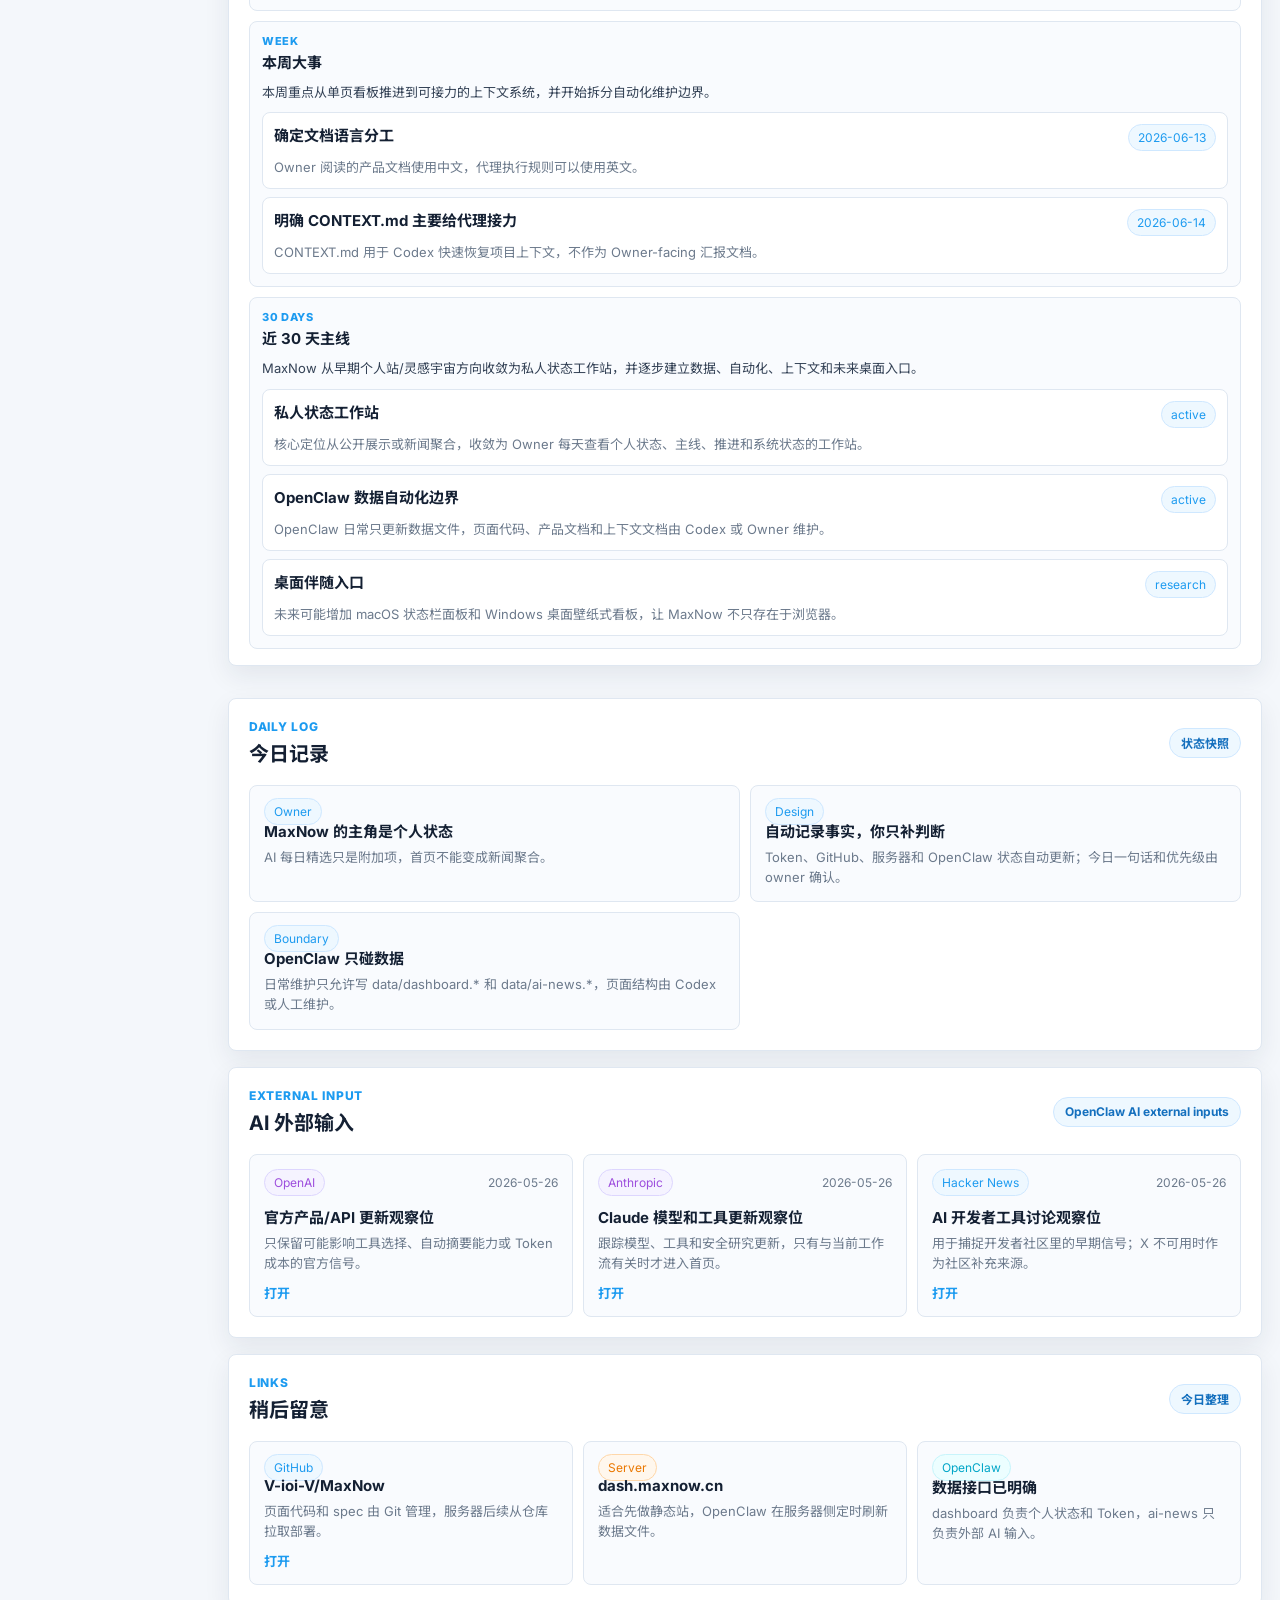
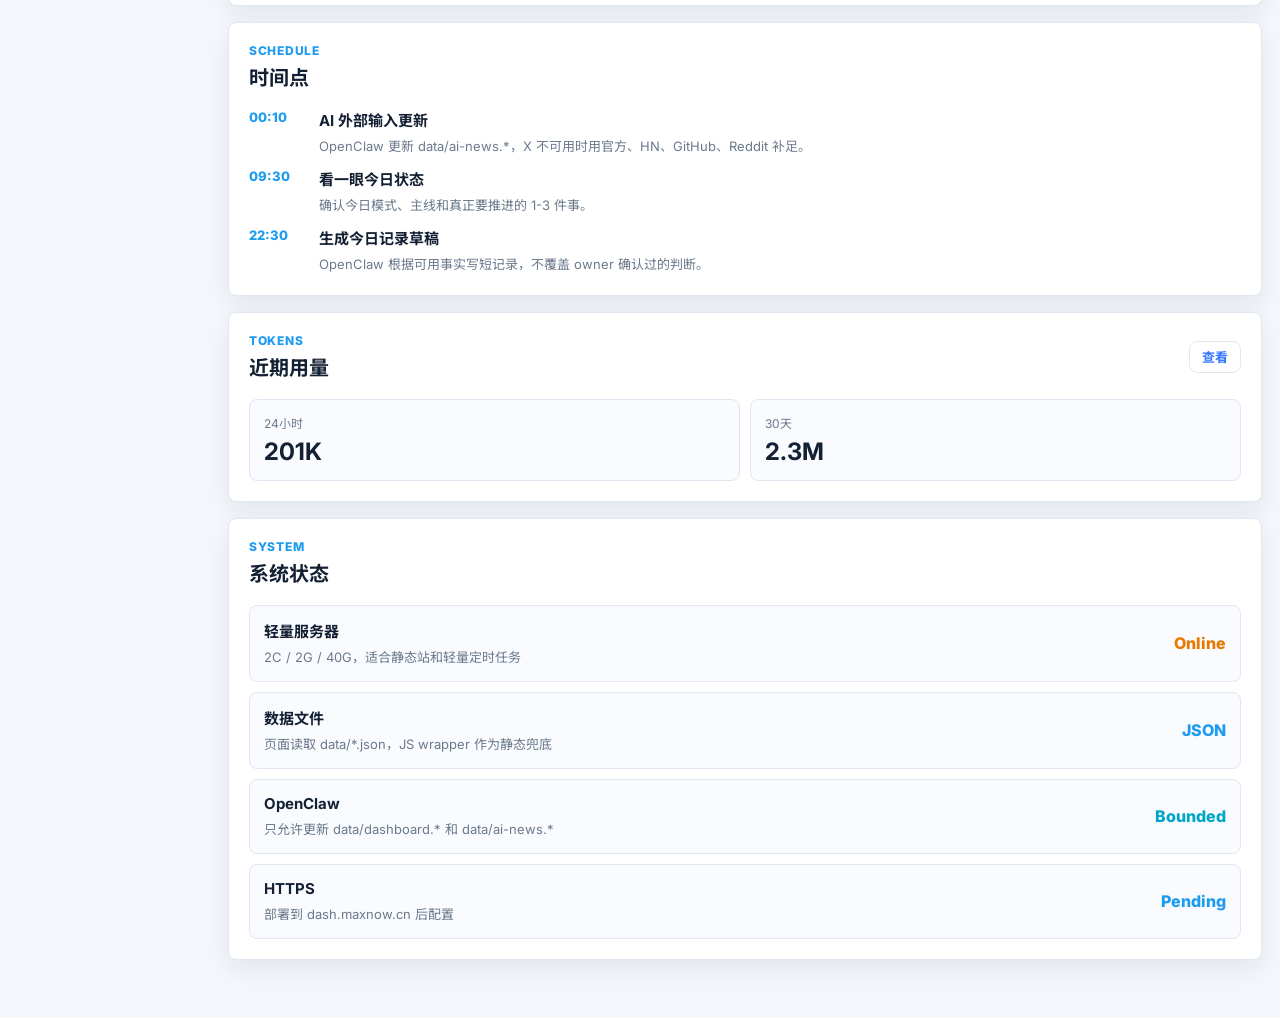
==== commit 74c48b14: "Show last-30 context on home" ====
--- a/index.html
+++ b/index.html
@@ -11,7 +11,7 @@
       href="https://fonts.googleapis.com/css2?family=Inter:wght@500;600;700;800&family=Noto+Sans+SC:wght@400;500;700;800&display=swap"
       rel="stylesheet"
     />
-    <link rel="stylesheet" href="./styles.css?v=14" />
+    <link rel="stylesheet" href="./styles.css?v=15" />
   </head>
   <body>
     <div class="app-shell">
@@ -132,6 +132,42 @@
                 <div class="task-list" id="action-list"></div>
               </article>
 
+              <article class="panel last30-panel" id="last-30" aria-label="近期大事">
+                <header class="panel-head last30-head">
+                  <div>
+                    <p class="eyebrow">Last-30</p>
+                    <h2>近期大事</h2>
+                  </div>
+                  <span class="status-pill" id="last30-source">等待同步</span>
+                </header>
+                <div class="last30-grid">
+                  <section class="last30-column" aria-label="今日大事">
+                    <div class="last30-column-head">
+                      <span>Today</span>
+                      <strong id="last30-today-title">今日大事</strong>
+                    </div>
+                    <p class="last30-summary" id="last30-today-summary"></p>
+                    <div class="last30-list" id="last30-today-list"></div>
+                  </section>
+                  <section class="last30-column" aria-label="本周大事">
+                    <div class="last30-column-head">
+                      <span>Week</span>
+                      <strong id="last30-week-title">本周大事</strong>
+                    </div>
+                    <p class="last30-summary" id="last30-week-summary"></p>
+                    <div class="last30-list" id="last30-week-list"></div>
+                  </section>
+                  <section class="last30-column" aria-label="近 30 天主线">
+                    <div class="last30-column-head">
+                      <span>30 Days</span>
+                      <strong id="last30-mainline-title">近 30 天主线</strong>
+                    </div>
+                    <p class="last30-summary" id="last30-mainline-summary"></p>
+                    <div class="last30-list" id="last30-mainline-list"></div>
+                  </section>
+                </div>
+              </article>
+
               <article class="panel" id="journal">
                 <header class="panel-head">
                   <div>
@@ -272,6 +308,7 @@
 
     <script src="./data/dashboard.js?v=5"></script>
     <script src="./data/ai-news.js?v=1"></script>
-    <script src="./app.js?v=13"></script>
+    <script src="./data/last-30.js?v=1"></script>
+    <script src="./app.js?v=14"></script>
   </body>
 </html>
--- a/styles.css
+++ b/styles.css
@@ -508,6 +508,86 @@
   padding: 12px;
 }
 
+.last30-panel {
+  margin-bottom: 16px;
+  padding-bottom: 16px;
+}
+
+.last30-head {
+  margin-bottom: 12px;
+}
+
+.last30-grid {
+  display: grid;
+  grid-template-columns: repeat(3, minmax(0, 1fr));
+  gap: 10px;
+}
+
+.last30-column {
+  min-width: 0;
+  display: grid;
+  align-content: start;
+  gap: 10px;
+  border: 1px solid var(--line);
+  border-radius: var(--radius);
+  padding: 12px;
+  background: #f9fbfe;
+}
+
+.last30-column-head {
+  display: grid;
+  gap: 3px;
+}
+
+.last30-column-head span {
+  color: var(--accent);
+  font-size: 11px;
+  font-weight: 800;
+  letter-spacing: 0.06em;
+  text-transform: uppercase;
+}
+
+.last30-column-head strong {
+  color: var(--text);
+  font-size: 15px;
+}
+
+.last30-summary {
+  margin: 0;
+  color: var(--soft);
+  font-size: 13px;
+  line-height: 1.55;
+}
+
+.last30-list {
+  display: grid;
+  gap: 8px;
+}
+
+.last30-item {
+  min-width: 0;
+  border: 1px solid var(--line);
+  border-radius: var(--radius);
+  padding: 11px;
+  background: var(--surface);
+}
+
+.last30-item-head {
+  display: grid;
+  grid-template-columns: minmax(0, 1fr) auto;
+  align-items: start;
+  gap: 8px;
+}
+
+.last30-item a {
+  display: inline-flex;
+  margin-top: 8px;
+  color: var(--accent);
+  font-size: 13px;
+  font-weight: 700;
+  text-decoration: none;
+}
+
 .task-dot {
   width: 10px;
   height: 10px;
@@ -861,6 +941,10 @@
     grid-template-columns: 1fr;
   }
 
+  .last30-grid {
+    grid-template-columns: 1fr;
+  }
+
   .token-detail-grid {
     grid-template-columns: 1fr;
   }
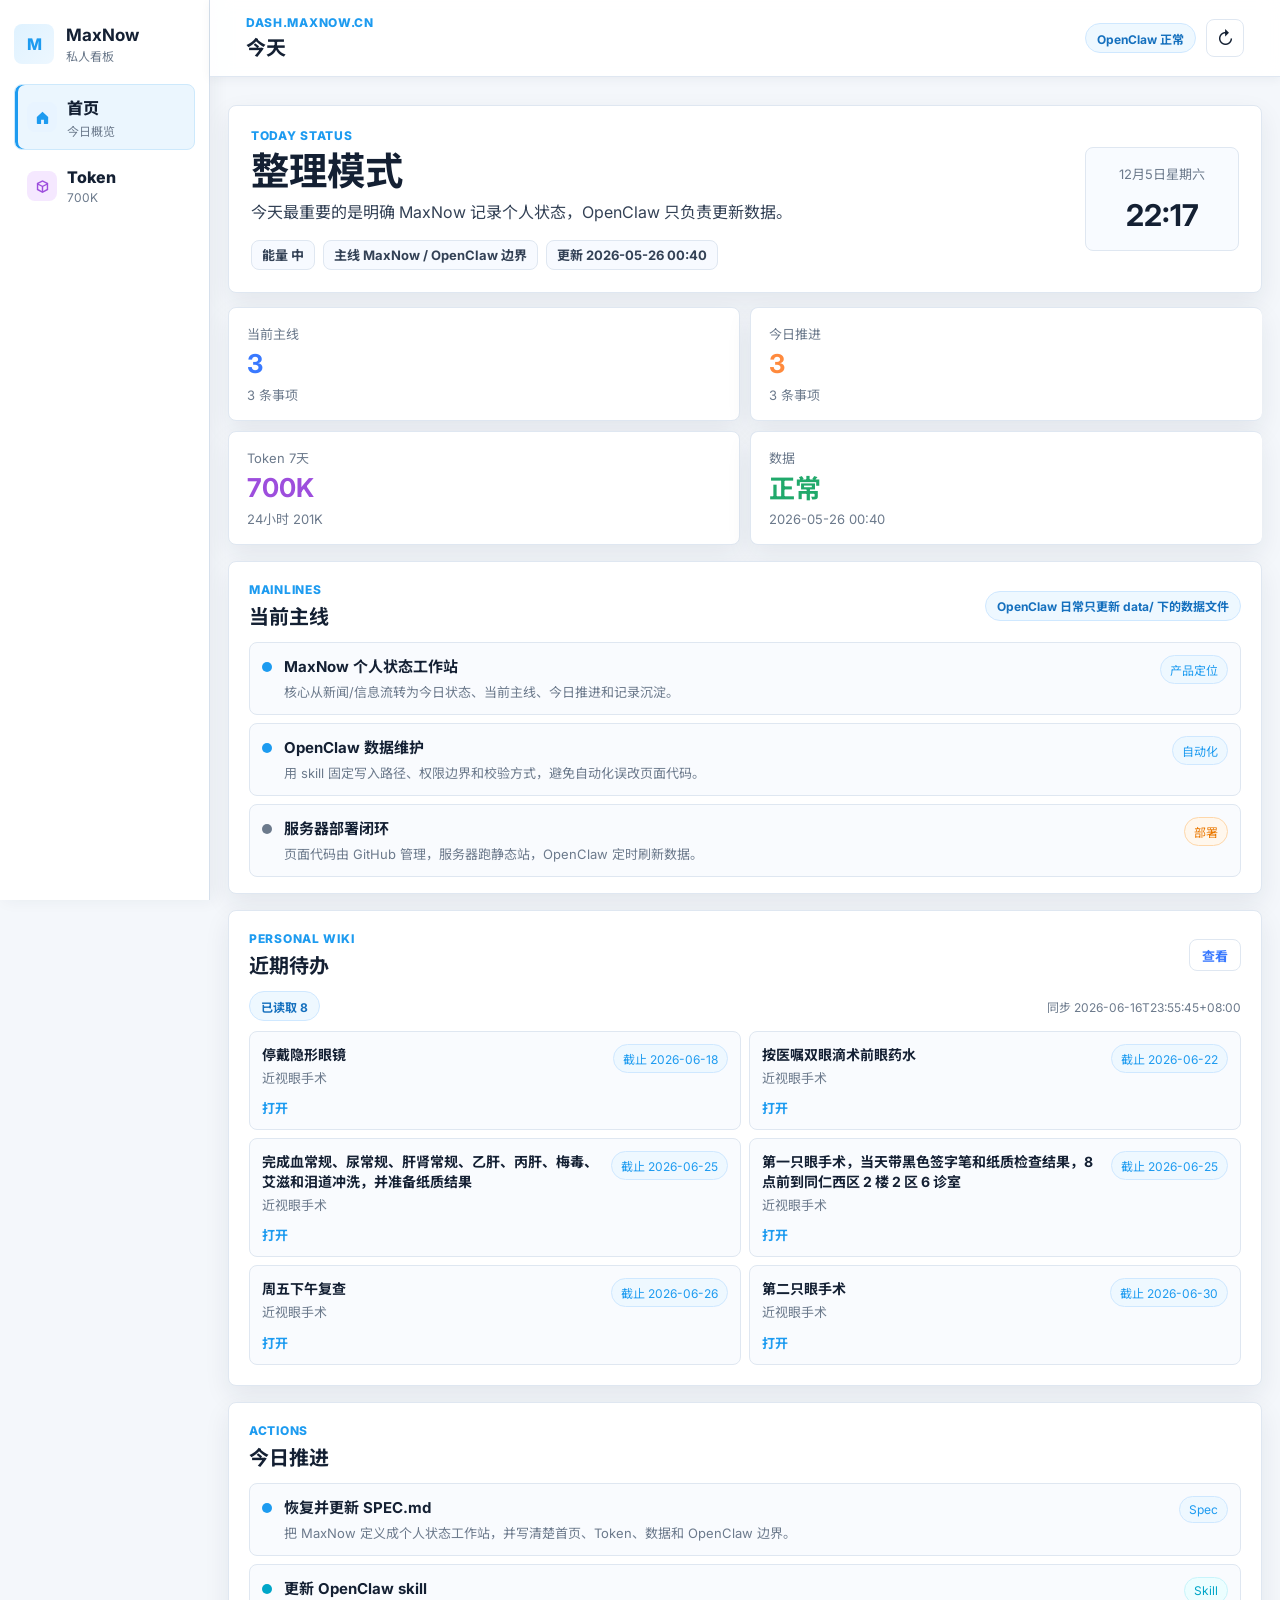
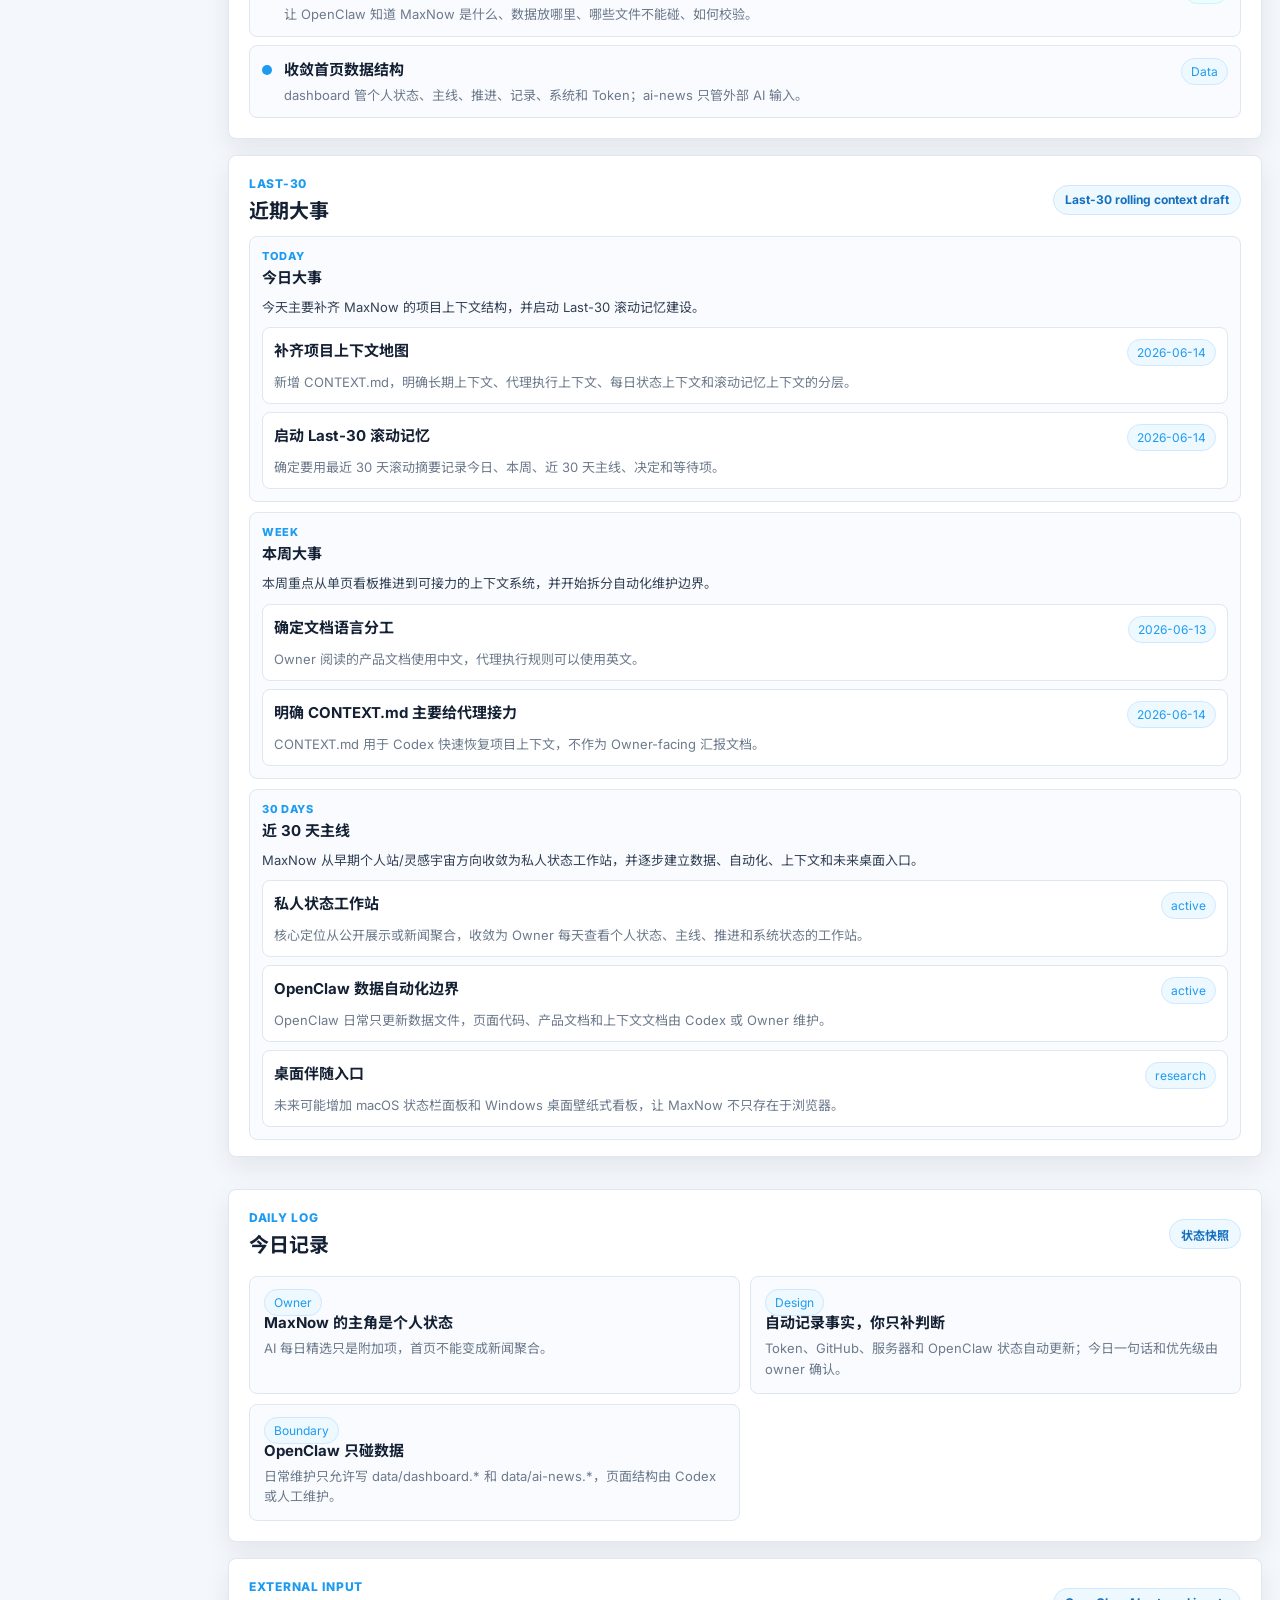
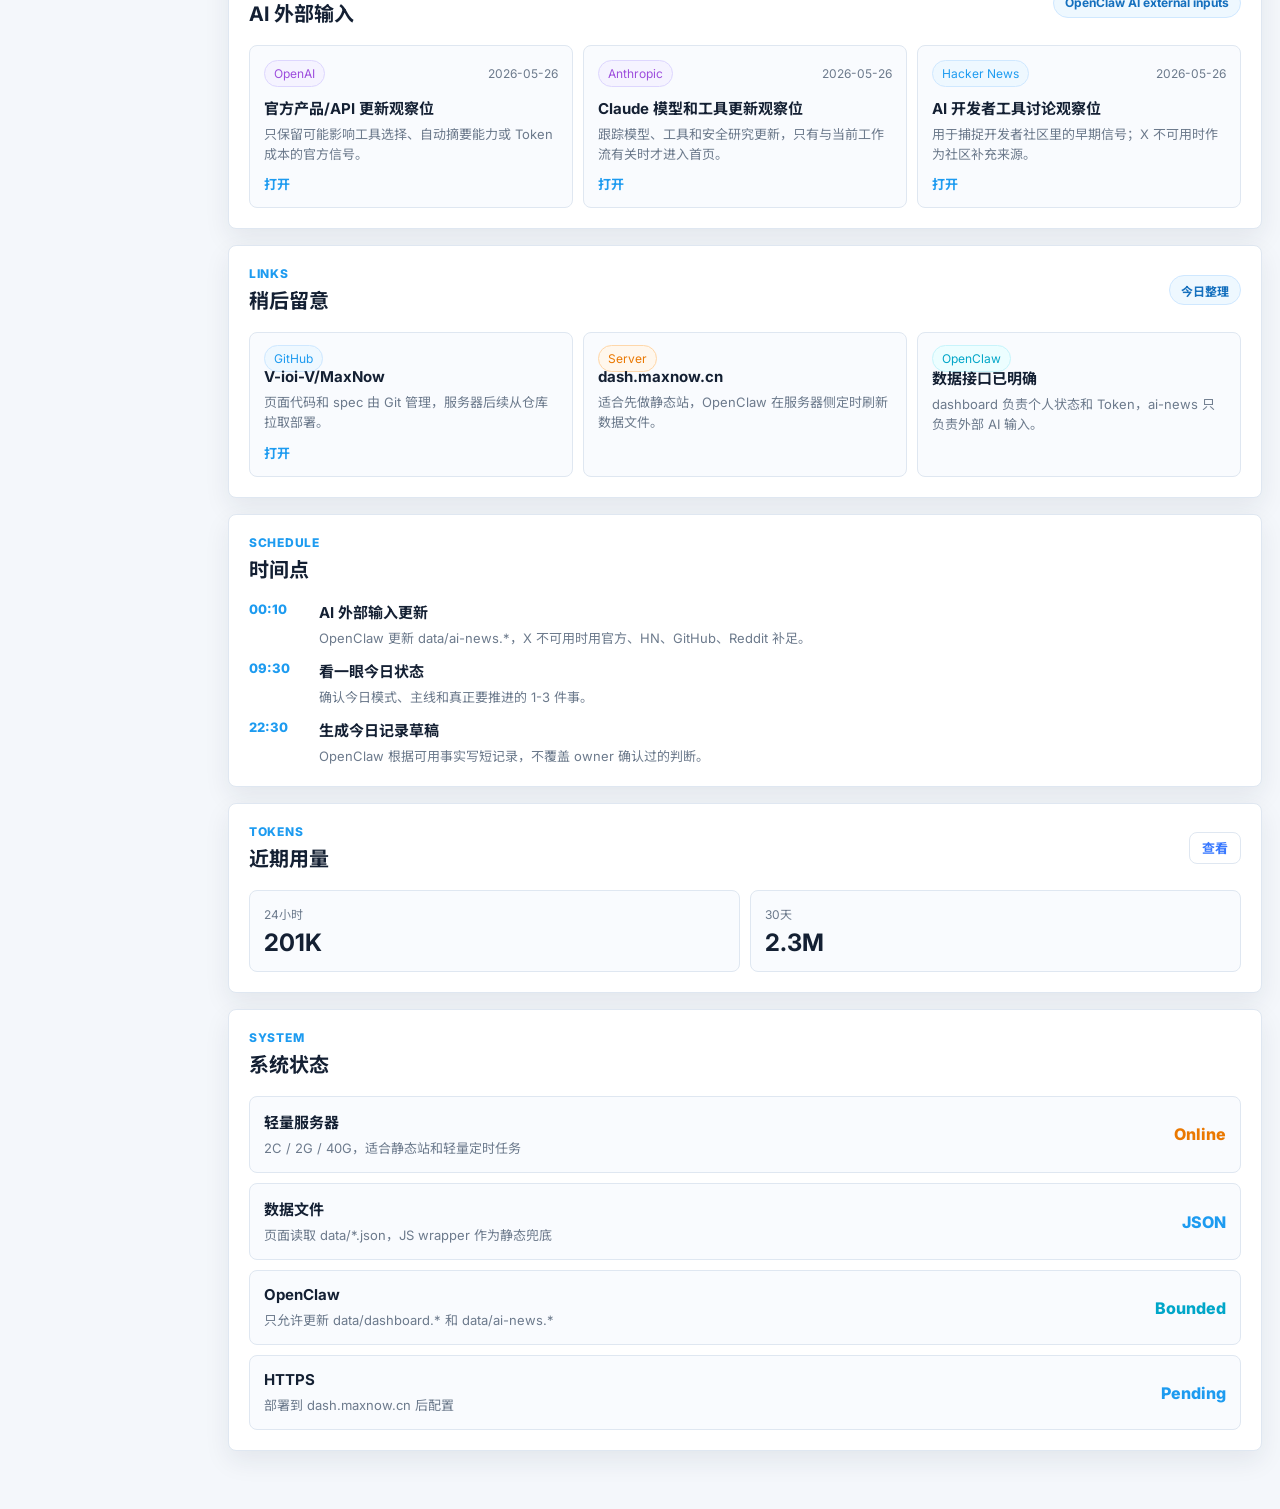
==== commit ff98b12e: "Add personal wiki todo cache" ====
--- a/index.html
+++ b/index.html
@@ -11,7 +11,7 @@
       href="https://fonts.googleapis.com/css2?family=Inter:wght@500;600;700;800&family=Noto+Sans+SC:wght@400;500;700;800&display=swap"
       rel="stylesheet"
     />
-    <link rel="stylesheet" href="./styles.css?v=15" />
+    <link rel="stylesheet" href="./styles.css?v=16" />
   </head>
   <body>
     <div class="app-shell">
@@ -120,6 +120,27 @@
                   <span class="status-pill" id="automation-summary">&#31561;&#24453;&#25968;&#25454;&#21516;&#27493;</span>
                 </header>
                 <div class="task-list" id="mainline-list"></div>
+              </article>
+
+              <article class="panel wiki-todo-panel" id="wiki-todos">
+                <header class="panel-head">
+                  <div>
+                    <p class="eyebrow">Personal Wiki</p>
+                    <h2>近期待办</h2>
+                  </div>
+                  <a
+                    class="text-button"
+                    id="wiki-todo-source"
+                    href="https://github.com/V-ioi-V/personal-wiki/blob/main/wiki/tasks/todo.json"
+                    target="_blank"
+                    rel="noreferrer"
+                  >查看</a>
+                </header>
+                <div class="wiki-todo-summary">
+                  <span class="status-pill" id="wiki-todo-status">等待读取</span>
+                  <small id="wiki-todo-updated">todo.json</small>
+                </div>
+                <div class="wiki-todo-list" id="wiki-todo-list"></div>
               </article>
 
               <article class="panel actions-panel" id="actions">
@@ -309,6 +330,7 @@
     <script src="./data/dashboard.js?v=5"></script>
     <script src="./data/ai-news.js?v=1"></script>
     <script src="./data/last-30.js?v=1"></script>
-    <script src="./app.js?v=14"></script>
+    <script src="./data/wiki-todos.js?v=1"></script>
+    <script src="./app.js?v=16"></script>
   </body>
 </html>
--- a/styles.css
+++ b/styles.css
@@ -427,10 +427,13 @@
 
 .text-button {
   min-height: 32px;
+  display: inline-flex;
+  align-items: center;
   padding: 0 12px;
   color: var(--accent-strong);
   font-size: 13px;
   font-weight: 700;
+  text-decoration: none;
 }
 
 .icon-button:hover,
@@ -469,6 +472,7 @@
 }
 
 .task-item,
+.wiki-todo-item,
 .ai-news-item,
 .feed-item,
 .project-item,
@@ -488,6 +492,57 @@
   align-items: start;
 }
 
+.wiki-todo-panel .panel-head {
+  margin-bottom: 12px;
+}
+
+.wiki-todo-summary {
+  display: flex;
+  align-items: center;
+  justify-content: space-between;
+  gap: 10px;
+  margin-bottom: 10px;
+}
+
+.wiki-todo-summary small {
+  min-width: 0;
+  overflow: hidden;
+  color: var(--muted);
+  font-size: 12px;
+  text-overflow: ellipsis;
+  white-space: nowrap;
+}
+
+.wiki-todo-list {
+  display: grid;
+  grid-template-columns: repeat(2, minmax(220px, 1fr));
+  gap: 8px;
+}
+
+.wiki-todo-item {
+  display: grid;
+  grid-template-columns: minmax(0, 1fr) auto;
+  gap: 10px;
+  align-items: start;
+  padding: 12px;
+}
+
+.wiki-todo-item .item-title {
+  font-size: 14px;
+}
+
+.wiki-todo-item .item-copy {
+  margin-top: 4px;
+}
+
+.wiki-todo-item a {
+  grid-column: 1 / -1;
+  color: var(--accent);
+  font-size: 13px;
+  font-weight: 700;
+  text-decoration: none;
+}
+
 .focus-panel {
   padding-bottom: 16px;
 }
@@ -1021,4 +1076,16 @@
     grid-column: 2;
     width: max-content;
   }
-}
+
+  .wiki-todo-item {
+    grid-template-columns: 1fr;
+  }
+
+  .wiki-todo-list {
+    grid-template-columns: 1fr;
+  }
+
+  .wiki-todo-item .item-tag {
+    width: max-content;
+  }
+}
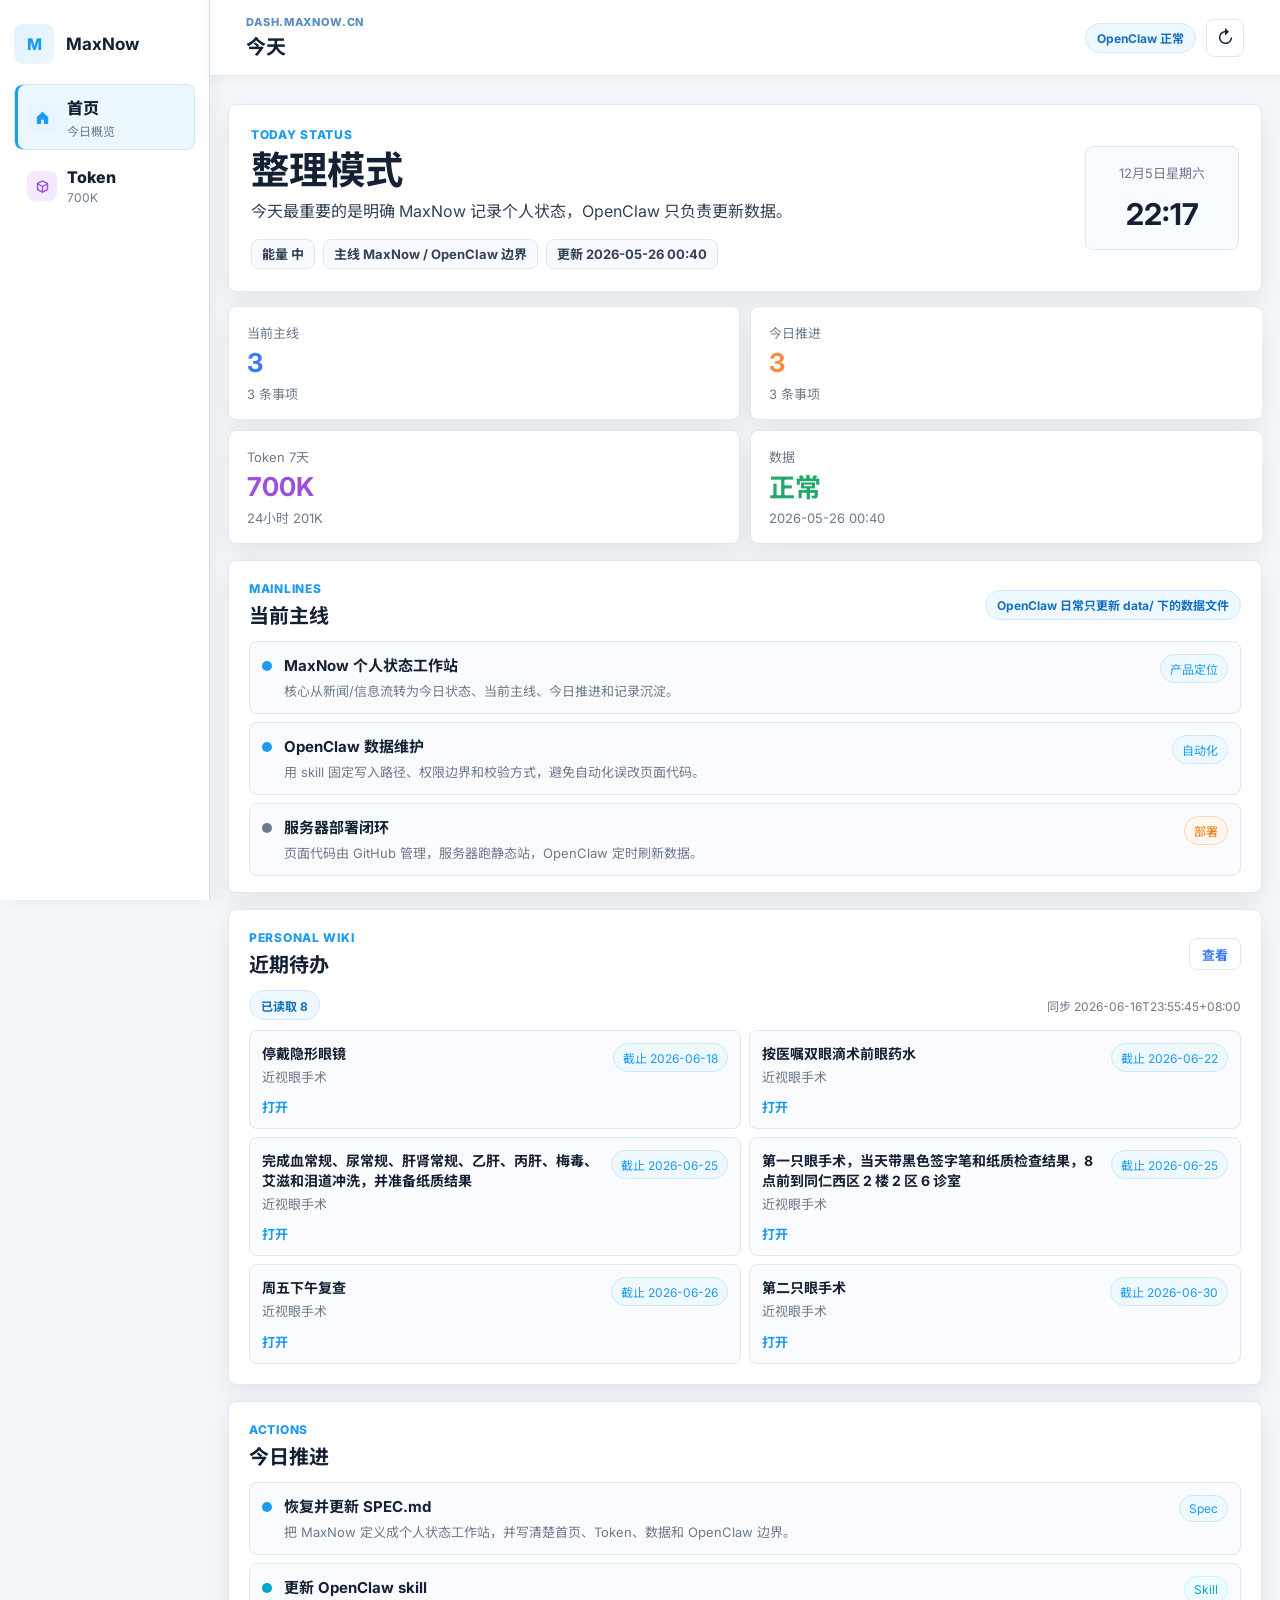
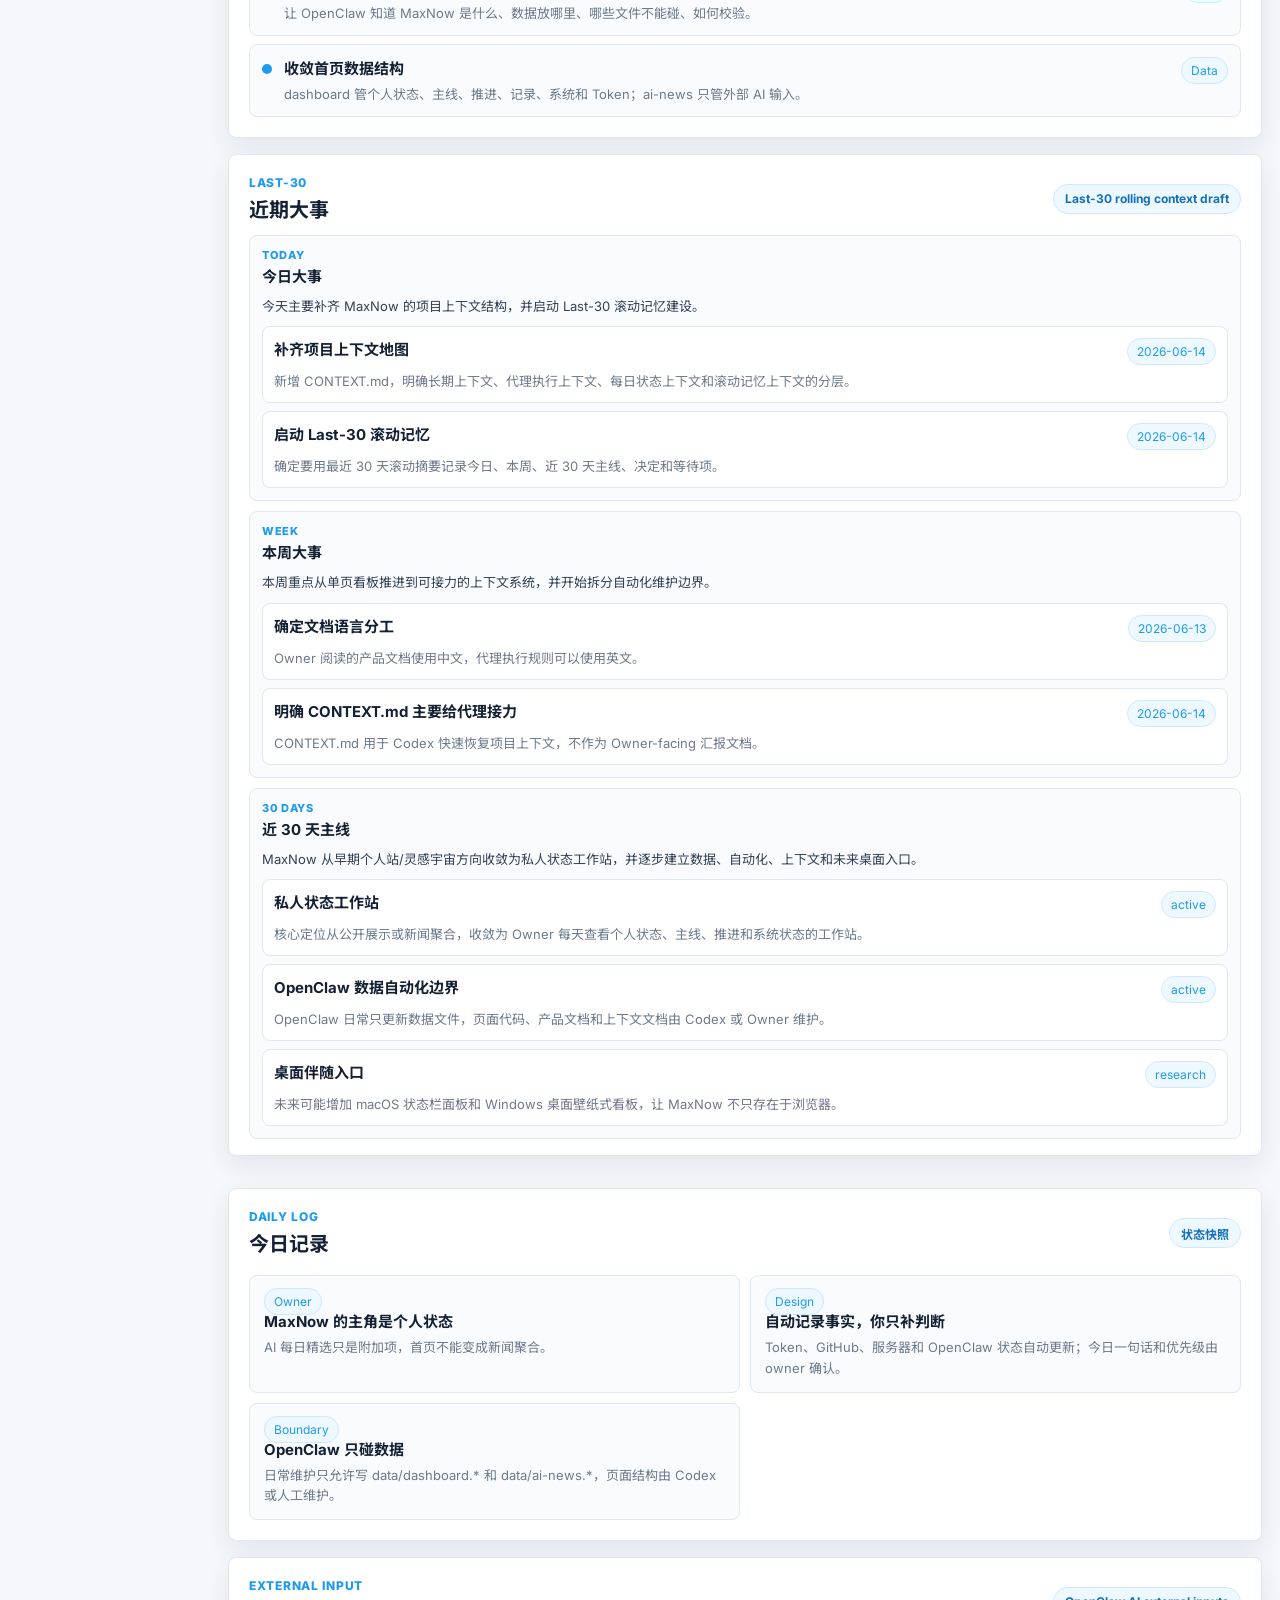
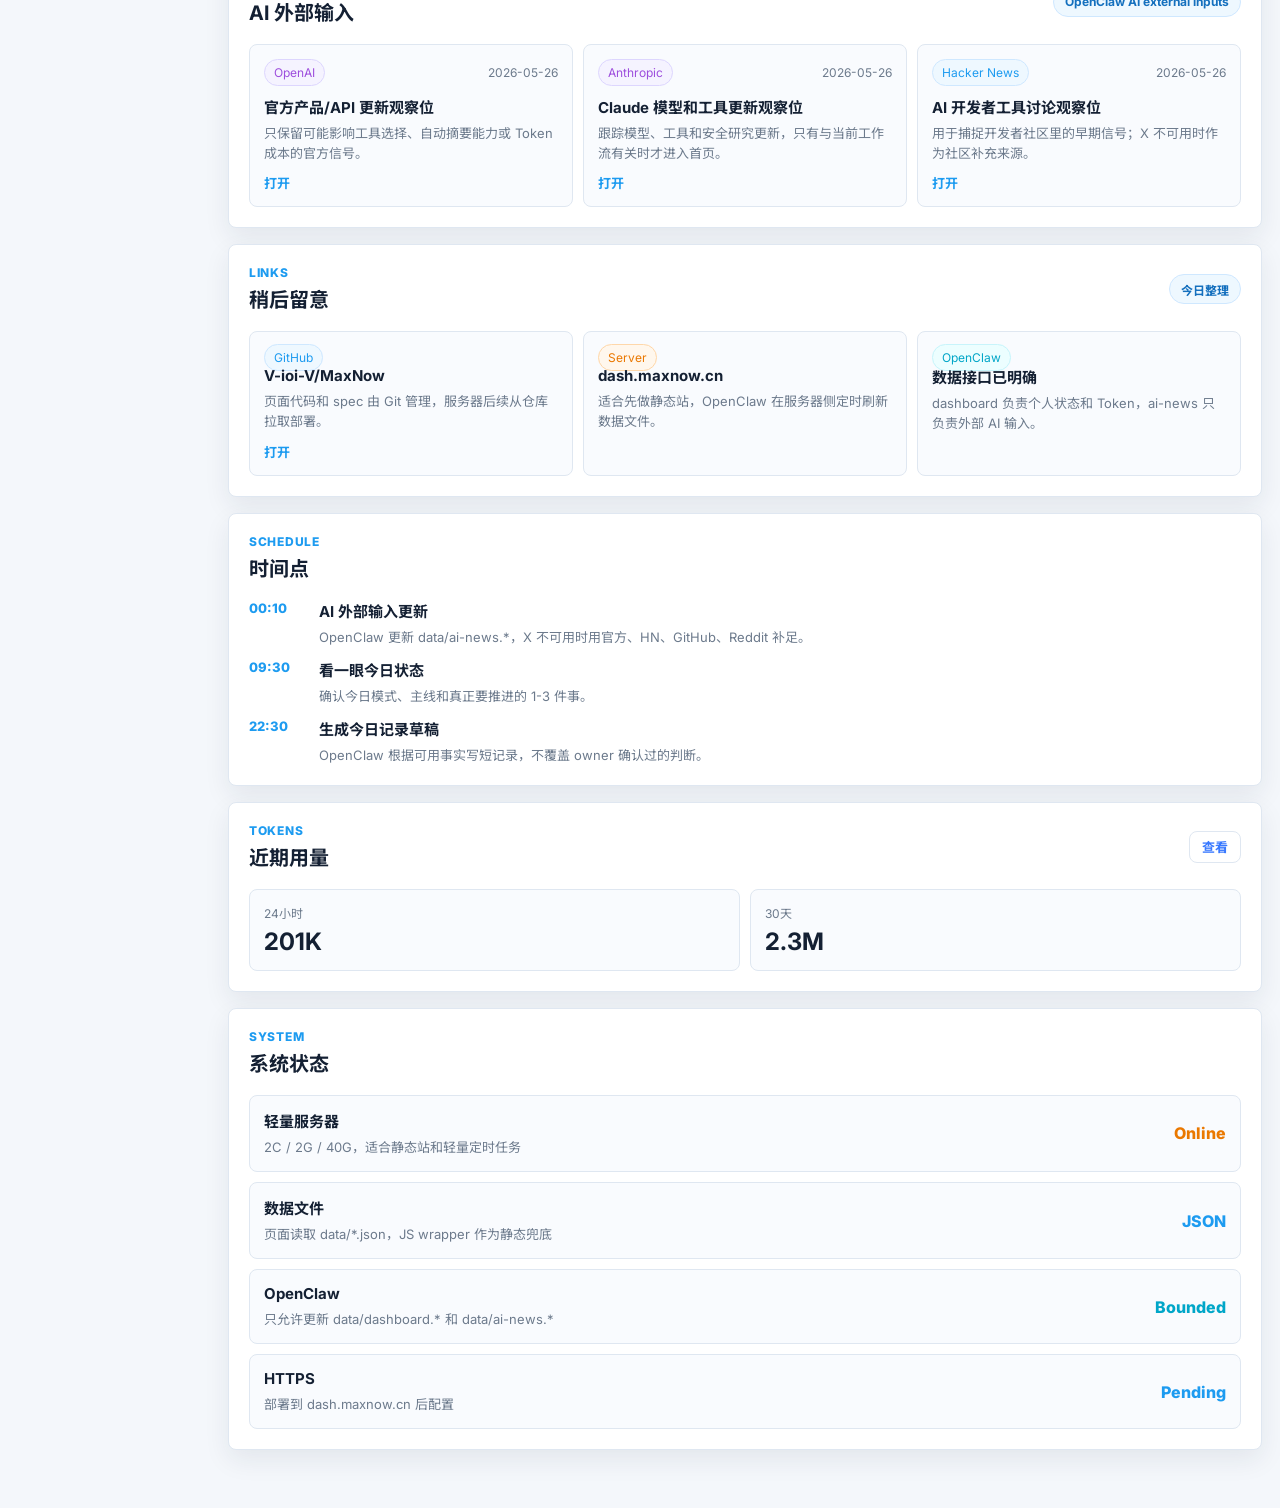
==== commit a49e15e6: "Improve system status percentage display" ====
--- a/index.html
+++ b/index.html
@@ -11,7 +11,7 @@
       href="https://fonts.googleapis.com/css2?family=Inter:wght@500;600;700;800&family=Noto+Sans+SC:wght@400;500;700;800&display=swap"
       rel="stylesheet"
     />
-    <link rel="stylesheet" href="./styles.css?v=16" />
+    <link rel="stylesheet" href="./styles.css?v=17" />
   </head>
   <body>
     <div class="app-shell">
@@ -20,7 +20,6 @@
           <span class="brand-mark">M</span>
           <span>
             <strong>MaxNow</strong>
-            <small>&#31169;&#20154;&#30475;&#26495;</small>
           </span>
         </div>
 
@@ -331,6 +330,6 @@
     <script src="./data/ai-news.js?v=1"></script>
     <script src="./data/last-30.js?v=1"></script>
     <script src="./data/wiki-todos.js?v=1"></script>
-    <script src="./app.js?v=16"></script>
+    <script src="./app.js?v=17"></script>
   </body>
 </html>
--- a/styles.css
+++ b/styles.css
@@ -203,6 +203,11 @@
   font-size: 20px;
 }
 
+.topbar .eyebrow {
+  color: #5a8ec2;
+  font-size: 11px;
+}
+
 .topbar-actions {
   display: flex;
   align-items: center;
@@ -957,6 +962,49 @@
   font-weight: 800;
 }
 
+.system-item.has-ring {
+  grid-template-columns: minmax(0, 1fr) 58px;
+}
+
+.system-ring {
+  --ring-color: var(--accent);
+  --ring-bg: #e8eef6;
+  width: 56px;
+  height: 56px;
+  display: grid;
+  place-items: center;
+  border-radius: 50%;
+  background:
+    radial-gradient(circle at center, #f9fbfe 0 56%, transparent 57%),
+    conic-gradient(var(--ring-color) var(--value), var(--ring-bg) 0);
+  color: var(--text);
+  font-size: 13px;
+  line-height: 1;
+  white-space: nowrap;
+}
+
+.system-ring span {
+  width: 42px;
+  height: 42px;
+  display: grid;
+  place-items: center;
+  border-radius: 50%;
+  background: var(--surface);
+  box-shadow: inset 0 0 0 1px rgba(214, 224, 236, 0.72);
+}
+
+.system-ring[data-level="low"] {
+  --ring-color: var(--accent);
+}
+
+.system-ring[data-level="medium"] {
+  --ring-color: var(--orange);
+}
+
+.system-ring[data-level="high"] {
+  --ring-color: var(--danger);
+}
+
 .system-item[data-tone="blue"] .system-value {
   color: var(--accent);
 }
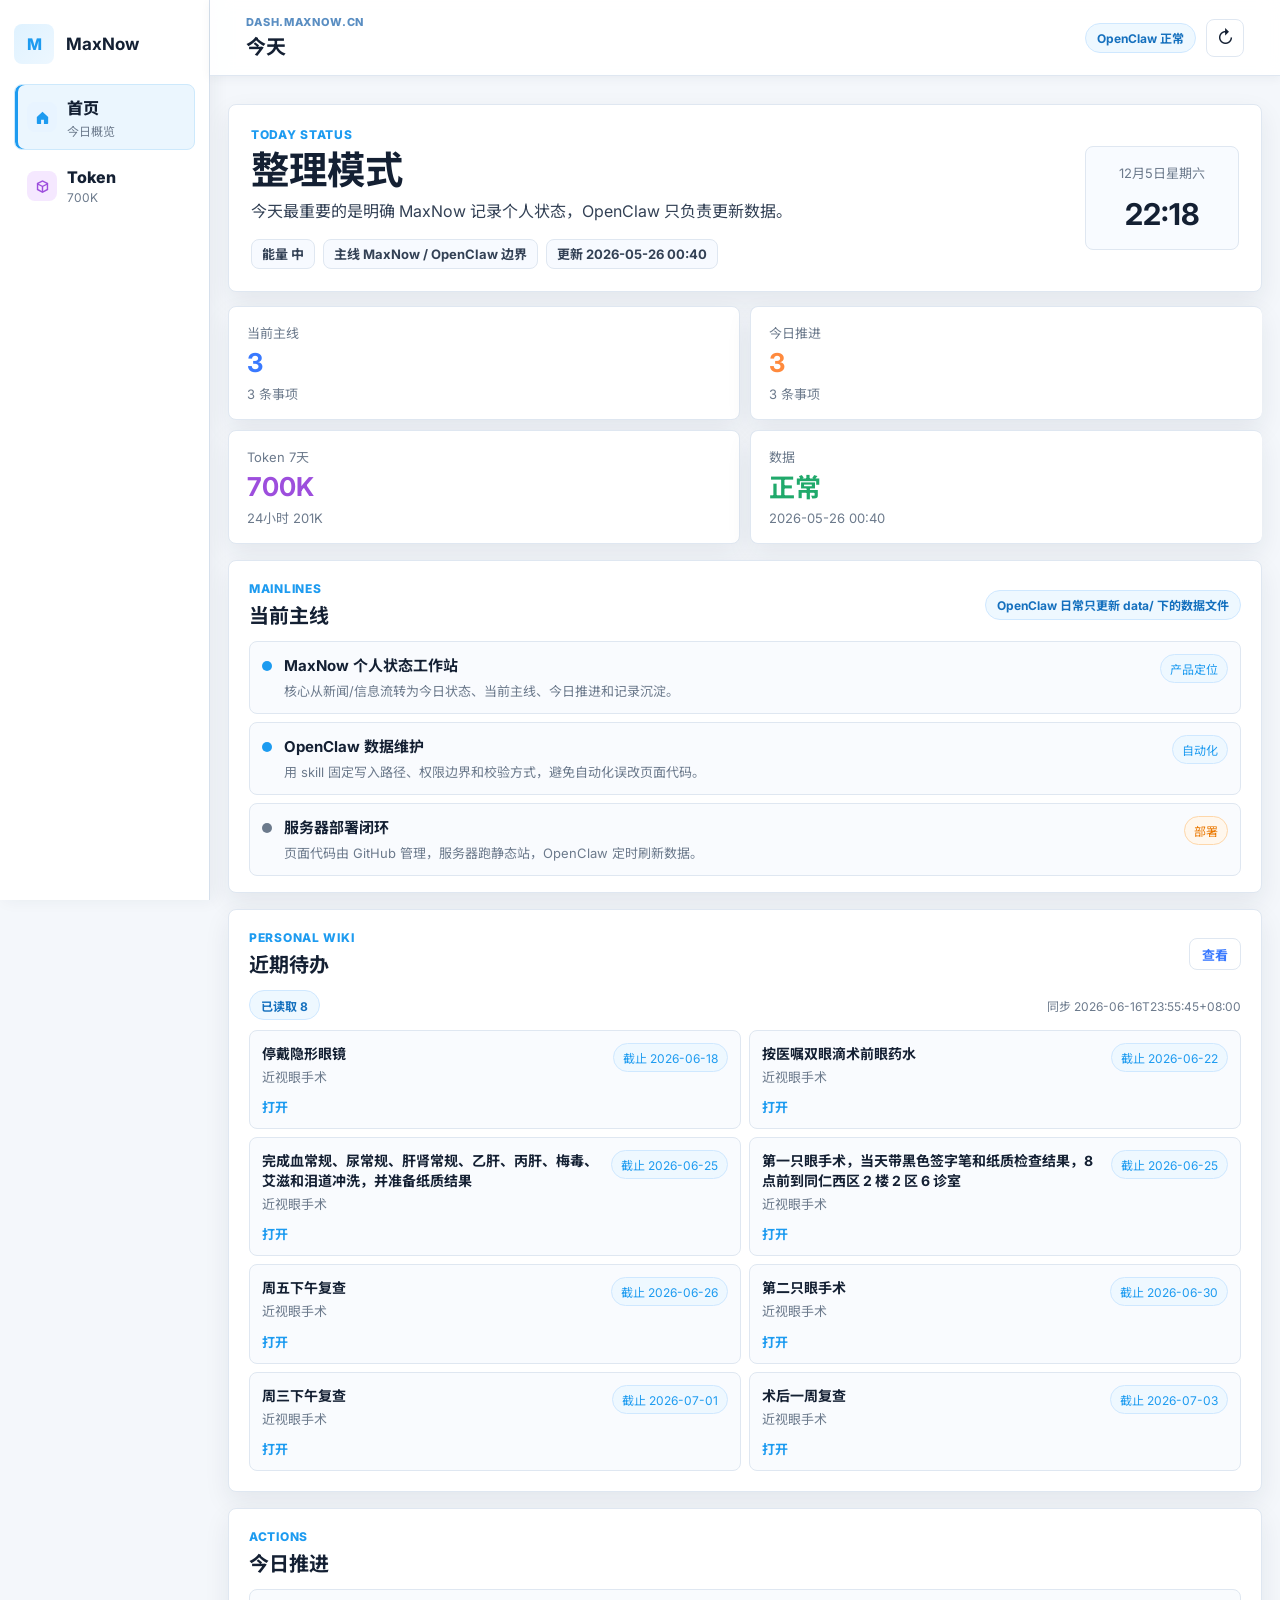
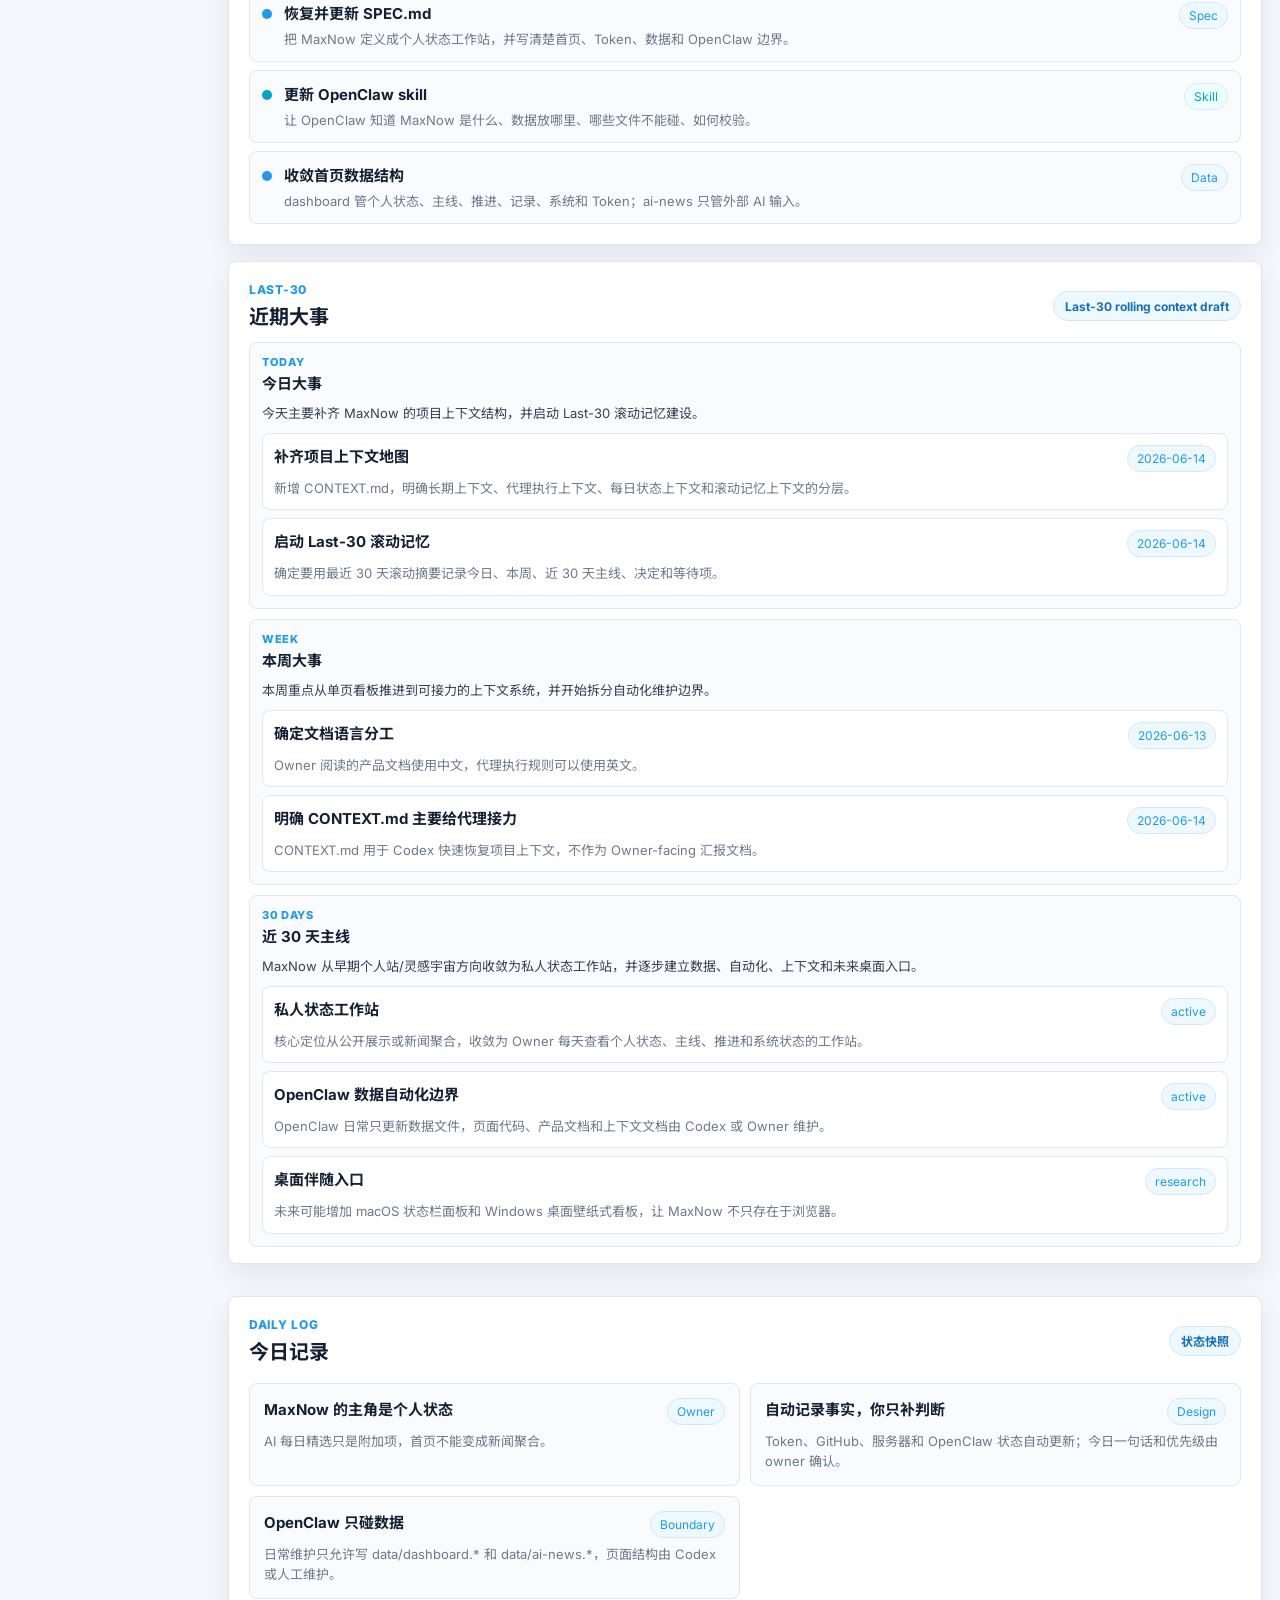
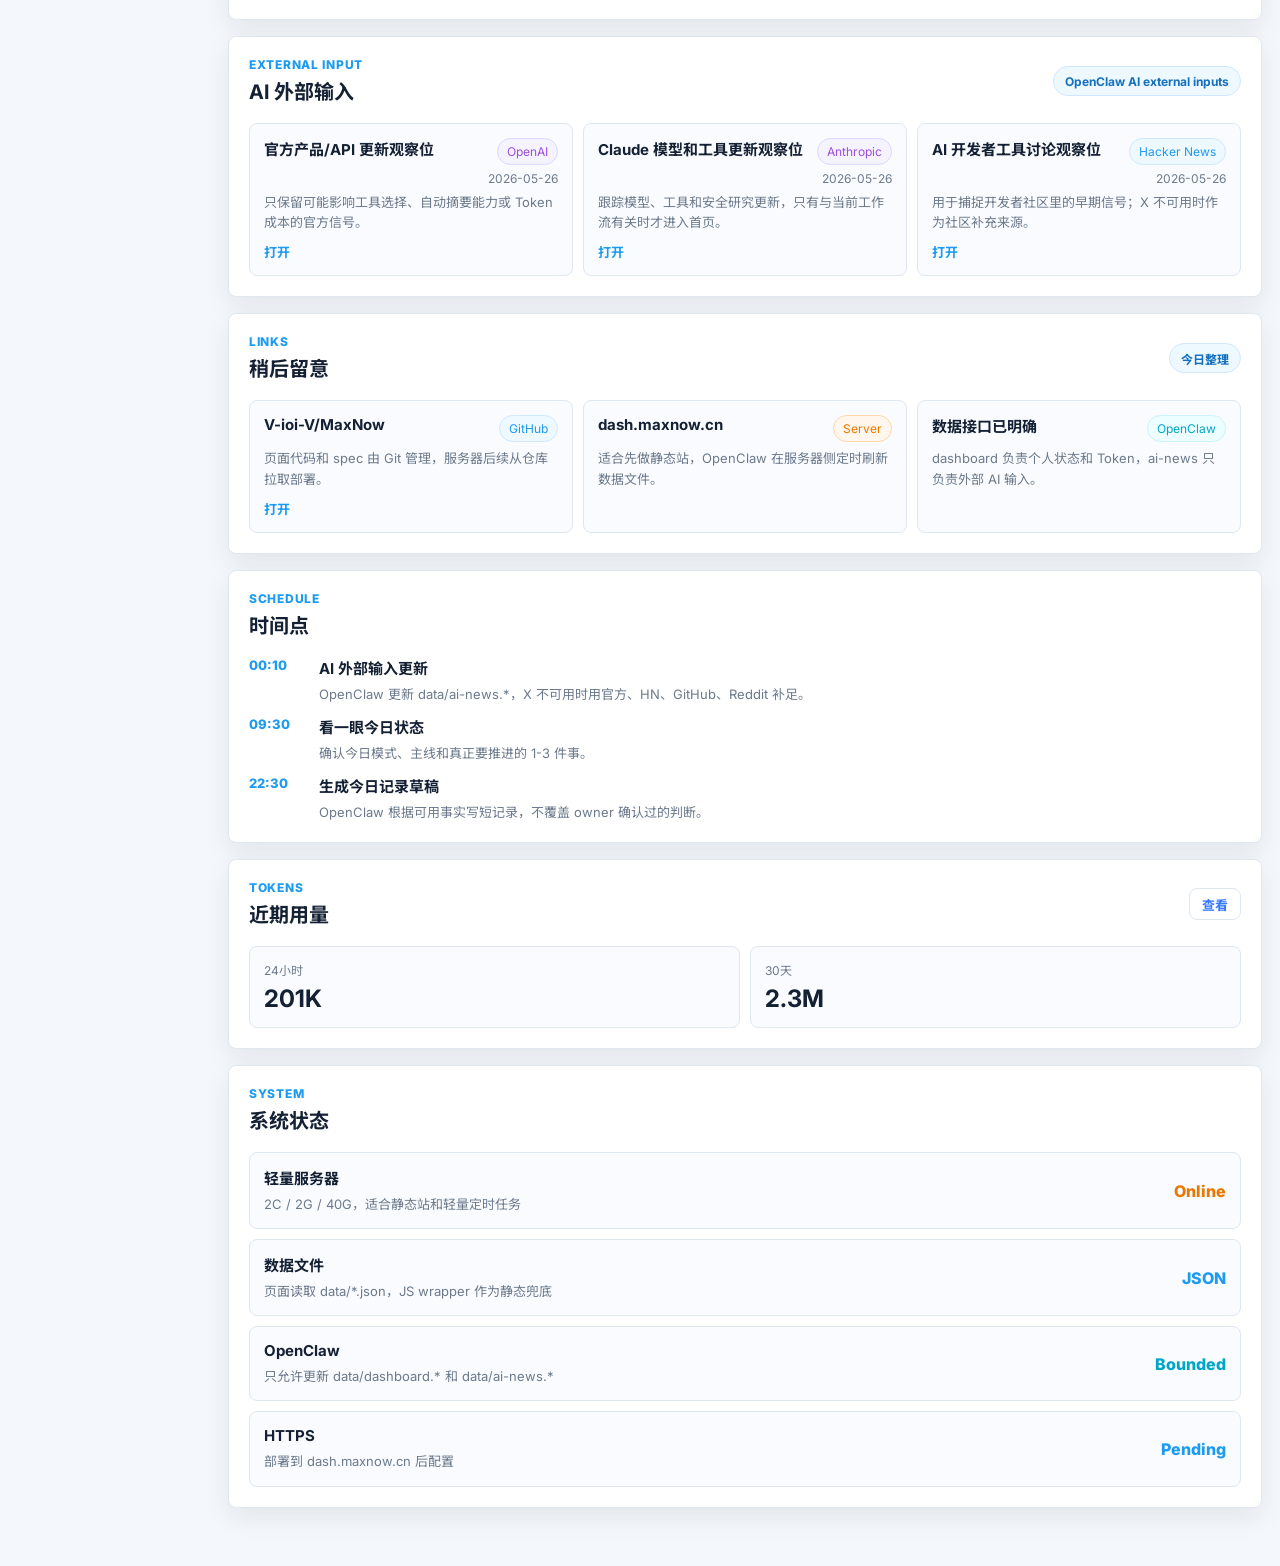
==== commit 95736e3b: "Align card badges with titles" ====
--- a/index.html
+++ b/index.html
@@ -11,7 +11,7 @@
       href="https://fonts.googleapis.com/css2?family=Inter:wght@500;600;700;800&family=Noto+Sans+SC:wght@400;500;700;800&display=swap"
       rel="stylesheet"
     />
-    <link rel="stylesheet" href="./styles.css?v=17" />
+    <link rel="stylesheet" href="./styles.css?v=18" />
   </head>
   <body>
     <div class="app-shell">
--- a/styles.css
+++ b/styles.css
@@ -697,6 +697,24 @@
   font-weight: 700;
 }
 
+.item-head {
+  display: grid;
+  grid-template-columns: minmax(0, 1fr) auto;
+  align-items: start;
+  gap: 10px;
+}
+
+.item-head-meta {
+  display: grid;
+  justify-self: end;
+  justify-items: end;
+  gap: 6px;
+}
+
+.item-head > .item-tag {
+  justify-self: end;
+}
+
 .item-meta,
 .item-copy {
   margin: 6px 0 0;
@@ -794,15 +812,7 @@
   align-content: start;
 }
 
-.ai-news-meta {
-  display: flex;
-  align-items: center;
-  justify-content: space-between;
-  gap: 10px;
-  margin-bottom: 10px;
-}
-
-.ai-news-meta time {
+.item-head-meta time {
   color: var(--muted);
   font-size: 12px;
   white-space: nowrap;
@@ -1125,6 +1135,19 @@
     width: max-content;
   }
 
+  .item-head {
+    grid-template-columns: 1fr;
+  }
+
+  .item-head-meta {
+    justify-self: start;
+    justify-items: start;
+  }
+
+  .item-head > .item-tag {
+    justify-self: start;
+  }
+
   .wiki-todo-item {
     grid-template-columns: 1fr;
   }
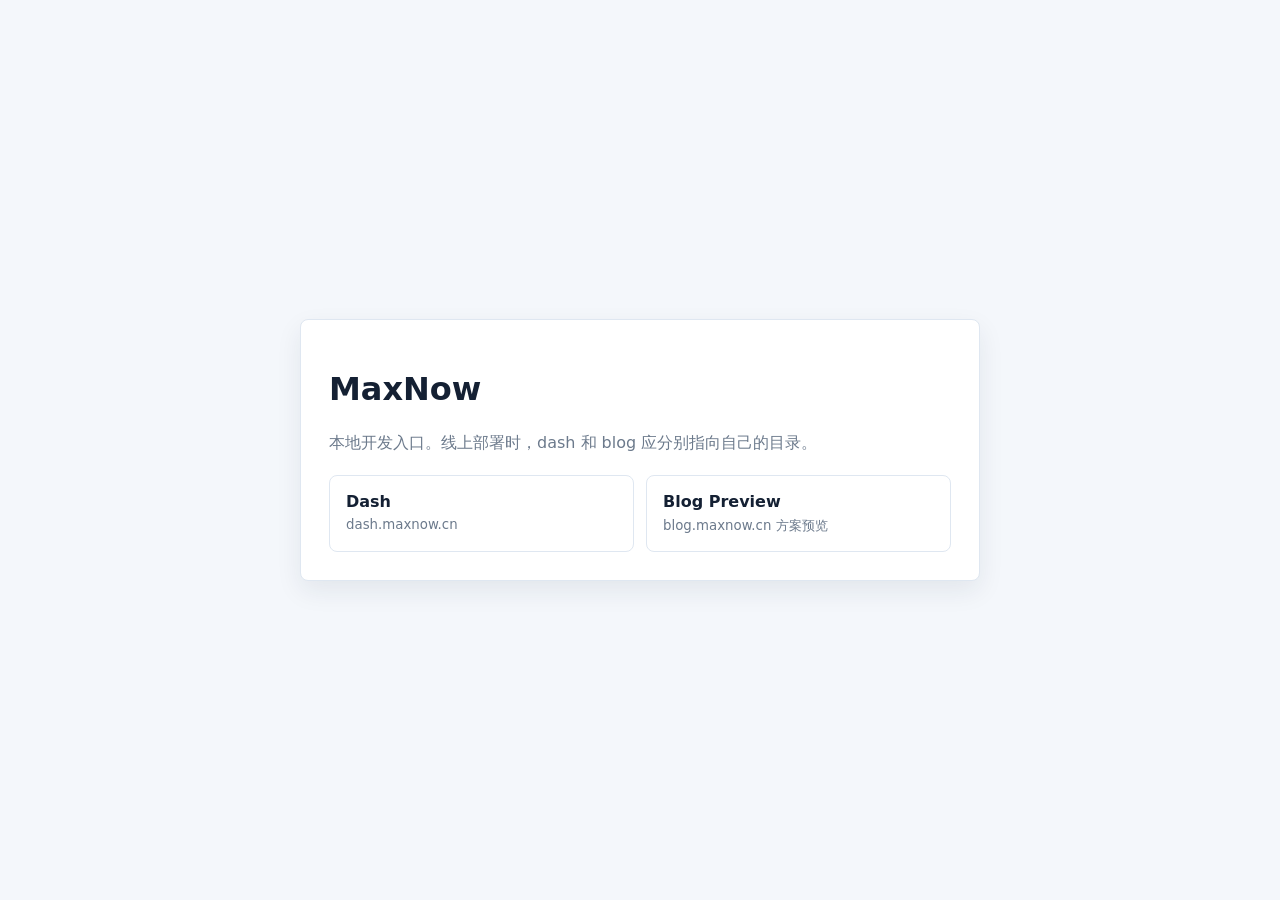
==== commit dcd6b081: "Split dash and blog workspace" ====
--- a/index.html
+++ b/index.html
@@ -3,333 +3,98 @@
   <head>
     <meta charset="UTF-8" />
     <meta name="viewport" content="width=device-width, initial-scale=1.0" />
-    <title>MaxNow</title>
-    <meta name="description" content="MaxNow personal dashboard maintained by OpenClaw data files." />
-    <link rel="preconnect" href="https://fonts.googleapis.com" />
-    <link rel="preconnect" href="https://fonts.gstatic.com" crossorigin />
-    <link
-      href="https://fonts.googleapis.com/css2?family=Inter:wght@500;600;700;800&family=Noto+Sans+SC:wght@400;500;700;800&display=swap"
-      rel="stylesheet"
-    />
-    <link rel="stylesheet" href="./styles.css?v=18" />
+    <title>MaxNow Local Index</title>
+    <meta name="description" content="Local entry points for MaxNow dash and blog." />
+    <style>
+      :root {
+        color-scheme: light;
+        --bg: #f4f7fb;
+        --surface: #ffffff;
+        --line: #dfe7f1;
+        --text: #142033;
+        --muted: #6c7a8c;
+        --accent: #1d9bf0;
+      }
+
+      * {
+        box-sizing: border-box;
+      }
+
+      body {
+        min-height: 100vh;
+        display: grid;
+        place-items: center;
+        margin: 0;
+        background: var(--bg);
+        color: var(--text);
+        font-family: Inter, "Noto Sans SC", system-ui, sans-serif;
+      }
+
+      main {
+        width: min(680px, calc(100% - 32px));
+        border: 1px solid var(--line);
+        border-radius: 8px;
+        padding: 28px;
+        background: var(--surface);
+        box-shadow: 0 10px 26px rgba(27, 39, 62, 0.08);
+      }
+
+      p {
+        color: var(--muted);
+        line-height: 1.7;
+      }
+
+      .links {
+        display: grid;
+        grid-template-columns: repeat(2, minmax(0, 1fr));
+        gap: 12px;
+        margin-top: 18px;
+      }
+
+      a {
+        border: 1px solid var(--line);
+        border-radius: 8px;
+        padding: 16px;
+        color: inherit;
+        text-decoration: none;
+      }
+
+      a:hover {
+        border-color: #b8d8f5;
+        color: var(--accent);
+      }
+
+      strong,
+      small {
+        display: block;
+      }
+
+      small {
+        margin-top: 6px;
+        color: var(--muted);
+      }
+
+      @media (max-width: 640px) {
+        .links {
+          grid-template-columns: 1fr;
+        }
+      }
+    </style>
   </head>
   <body>
-    <div class="app-shell">
-      <aside class="sidebar" aria-label="Main navigation">
-        <div class="brand" aria-label="MaxNow">
-          <span class="brand-mark">M</span>
-          <span>
-            <strong>MaxNow</strong>
-          </span>
-        </div>
-
-        <nav class="side-nav" aria-label="Pages">
-          <button class="side-nav-item nav-home is-active" type="button" data-view="home">
-            <span class="nav-icon" aria-hidden="true">
-              <svg viewBox="0 0 24 24"><path d="M4 11.2 12 4l8 7.2V20a1 1 0 0 1-1 1h-5v-6h-4v6H5a1 1 0 0 1-1-1z"/></svg>
-            </span>
-            <span class="nav-copy">
-              <strong>&#39318;&#39029;</strong>
-              <small>&#20170;&#26085;&#27010;&#35272;</small>
-            </span>
-          </button>
-          <button class="side-nav-item nav-token" type="button" data-view="tokens">
-            <span class="nav-icon" aria-hidden="true">
-              <svg viewBox="0 0 24 24"><path d="M12 3 4 7v10l8 4 8-4V7zm0 2.2L17.6 8 12 10.8 6.4 8zm-6 4.6 5 2.5v5.9l-5-2.5zm7 8.4v-5.9l5-2.5v5.9z"/></svg>
-            </span>
-            <span class="nav-copy">
-              <strong>Token</strong>
-              <small id="sidebar-token-total">--</small>
-            </span>
-          </button>
-        </nav>
-      </aside>
-
-      <main class="workspace">
-        <header class="topbar" aria-label="Site status">
-          <div>
-            <p class="eyebrow">dash.maxnow.cn</p>
-            <strong id="view-title">&#20170;&#22825;</strong>
-          </div>
-
-          <div class="topbar-actions">
-            <span class="status-pill" id="operator-status">&#31561;&#24453;&#21516;&#27493;</span>
-            <button
-              class="icon-button"
-              id="refresh-button"
-              type="button"
-              data-action="refresh"
-              aria-label="Refresh data"
-              title="Refresh data"
-            >
-              &#8635;
-            </button>
-          </div>
-        </header>
-
-        <section class="view is-active" id="home-view" data-view-panel="home">
-          <header class="summary-bar" id="overview">
-            <div class="summary-copy">
-              <p class="eyebrow">Today Status</p>
-              <h1 id="today-mode">&#20170;&#26085;&#29366;&#24577;</h1>
-              <p id="daily-brief">&#31561;&#24453; OpenClaw &#20889;&#20837;&#20170;&#22825;&#30340;&#25688;&#35201;&#12290;</p>
-              <div class="summary-meta" aria-label="Today personal state">
-                <span id="today-energy">&#33021;&#37327; --</span>
-                <span id="today-focus">&#20027;&#32447; --</span>
-                <span id="today-updated">&#24453;&#30830;&#35748;</span>
-              </div>
-            </div>
-            <div class="summary-clock" aria-label="Current time">
-              <span id="today-label">--</span>
-              <strong id="clock-label">--:--</strong>
-            </div>
-          </header>
-
-          <section class="status-strip" aria-label="Today status">
-            <article class="metric-mainline">
-              <span>&#24403;&#21069;&#20027;&#32447;</span>
-              <strong id="metric-mainlines">0</strong>
-              <small id="metric-mainlines-note">&#26242;&#26080;&#25968;&#25454;</small>
-            </article>
-            <article class="metric-action">
-              <span>&#20170;&#26085;&#25512;&#36827;</span>
-              <strong id="metric-actions">0</strong>
-              <small id="metric-actions-note">&#26242;&#26080;&#25968;&#25454;</small>
-            </article>
-            <article class="metric-token">
-              <span>Token 7&#22825;</span>
-              <strong id="metric-token-total">--</strong>
-              <small id="metric-token-note">&#31561;&#24453;&#21516;&#27493;</small>
-            </article>
-            <article class="metric-data">
-              <span>&#25968;&#25454;</span>
-              <strong id="metric-automation">--</strong>
-              <small id="metric-automation-note">&#31561;&#24453;&#21516;&#27493;</small>
-            </article>
-          </section>
-
-          <section class="home-workspace">
-            <div class="home-main">
-              <article class="panel focus-panel" id="focus">
-                <header class="panel-head">
-                  <div>
-                    <p class="eyebrow">Mainlines</p>
-                    <h2>&#24403;&#21069;&#20027;&#32447;</h2>
-                  </div>
-                  <span class="status-pill" id="automation-summary">&#31561;&#24453;&#25968;&#25454;&#21516;&#27493;</span>
-                </header>
-                <div class="task-list" id="mainline-list"></div>
-              </article>
-
-              <article class="panel wiki-todo-panel" id="wiki-todos">
-                <header class="panel-head">
-                  <div>
-                    <p class="eyebrow">Personal Wiki</p>
-                    <h2>近期待办</h2>
-                  </div>
-                  <a
-                    class="text-button"
-                    id="wiki-todo-source"
-                    href="https://github.com/V-ioi-V/personal-wiki/blob/main/wiki/tasks/todo.json"
-                    target="_blank"
-                    rel="noreferrer"
-                  >查看</a>
-                </header>
-                <div class="wiki-todo-summary">
-                  <span class="status-pill" id="wiki-todo-status">等待读取</span>
-                  <small id="wiki-todo-updated">todo.json</small>
-                </div>
-                <div class="wiki-todo-list" id="wiki-todo-list"></div>
-              </article>
-
-              <article class="panel actions-panel" id="actions">
-                <header class="panel-head">
-                  <div>
-                    <p class="eyebrow">Actions</p>
-                    <h2>&#20170;&#26085;&#25512;&#36827;</h2>
-                  </div>
-                </header>
-                <div class="task-list" id="action-list"></div>
-              </article>
-
-              <article class="panel last30-panel" id="last-30" aria-label="近期大事">
-                <header class="panel-head last30-head">
-                  <div>
-                    <p class="eyebrow">Last-30</p>
-                    <h2>近期大事</h2>
-                  </div>
-                  <span class="status-pill" id="last30-source">等待同步</span>
-                </header>
-                <div class="last30-grid">
-                  <section class="last30-column" aria-label="今日大事">
-                    <div class="last30-column-head">
-                      <span>Today</span>
-                      <strong id="last30-today-title">今日大事</strong>
-                    </div>
-                    <p class="last30-summary" id="last30-today-summary"></p>
-                    <div class="last30-list" id="last30-today-list"></div>
-                  </section>
-                  <section class="last30-column" aria-label="本周大事">
-                    <div class="last30-column-head">
-                      <span>Week</span>
-                      <strong id="last30-week-title">本周大事</strong>
-                    </div>
-                    <p class="last30-summary" id="last30-week-summary"></p>
-                    <div class="last30-list" id="last30-week-list"></div>
-                  </section>
-                  <section class="last30-column" aria-label="近 30 天主线">
-                    <div class="last30-column-head">
-                      <span>30 Days</span>
-                      <strong id="last30-mainline-title">近 30 天主线</strong>
-                    </div>
-                    <p class="last30-summary" id="last30-mainline-summary"></p>
-                    <div class="last30-list" id="last30-mainline-list"></div>
-                  </section>
-                </div>
-              </article>
-
-              <article class="panel" id="journal">
-                <header class="panel-head">
-                  <div>
-                    <p class="eyebrow">Daily Log</p>
-                    <h2>&#20170;&#26085;&#35760;&#24405;</h2>
-                  </div>
-                  <span class="status-pill" id="journal-source">&#29366;&#24577;&#24555;&#29031;</span>
-                </header>
-                <div class="feed-list journal-list" id="journal-list"></div>
-              </article>
-
-              <article class="panel ai-news-panel" id="ai-news">
-                <header class="panel-head">
-                  <div>
-                    <p class="eyebrow">External Input</p>
-                    <h2>AI &#22806;&#37096;&#36755;&#20837;</h2>
-                  </div>
-                  <span class="status-pill" id="ai-news-source">OpenClaw</span>
-                </header>
-                <div class="ai-news-list" id="ai-news-list"></div>
-              </article>
-
-              <article class="panel" id="feeds">
-                <header class="panel-head">
-                  <div>
-                    <p class="eyebrow">Links</p>
-                    <h2>&#31245;&#21518;&#30041;&#24847;</h2>
-                  </div>
-                  <span class="status-pill" id="feed-source">OpenClaw</span>
-                </header>
-                <div class="feed-list" id="feed-list"></div>
-              </article>
-            </div>
-
-            <aside class="home-aside" aria-label="Secondary information">
-              <article class="panel rhythm-panel">
-                <header class="panel-head">
-                  <div>
-                    <p class="eyebrow">Schedule</p>
-                    <h2>&#26102;&#38388;&#28857;</h2>
-                  </div>
-                </header>
-                <ol class="timeline" id="timeline"></ol>
-              </article>
-
-              <article class="panel token-mini-panel">
-                <header class="panel-head">
-                  <div>
-                    <p class="eyebrow">Tokens</p>
-                    <h2>&#36817;&#26399;&#29992;&#37327;</h2>
-                  </div>
-                  <button class="text-button" type="button" data-view="tokens">&#26597;&#30475;</button>
-                </header>
-                <div class="mini-token-grid">
-                  <div>
-                    <span>24&#23567;&#26102;</span>
-                    <strong id="mini-token-24h">--</strong>
-                  </div>
-                  <div>
-                    <span>30&#22825;</span>
-                    <strong id="mini-token-30d">--</strong>
-                  </div>
-                </div>
-              </article>
-
-              <article class="panel system-panel">
-                <header class="panel-head">
-                  <div>
-                    <p class="eyebrow">System</p>
-                    <h2>&#31995;&#32479;&#29366;&#24577;</h2>
-                  </div>
-                </header>
-                <div class="system-list" id="system-list"></div>
-              </article>
-            </aside>
-          </section>
-        </section>
-
-        <section class="view" id="tokens-view" data-view-panel="tokens">
-          <header class="token-page-head">
-            <div>
-              <p class="eyebrow">Token Usage</p>
-              <h1>Token &#29992;&#37327;</h1>
-              <p id="token-updated">&#31561;&#24453;&#21516;&#27493;</p>
-            </div>
-            <div class="range-tabs" id="token-ranges" role="tablist" aria-label="Token ranges"></div>
-          </header>
-
-          <section class="token-summary" aria-label="Current token summary">
-            <article>
-              <span>&#24635;&#37327;</span>
-              <strong id="token-total">--</strong>
-            </article>
-            <article>
-              <span>&#36755;&#20837;</span>
-              <strong id="token-input">--</strong>
-            </article>
-            <article>
-              <span>&#36755;&#20986;</span>
-              <strong id="token-output">--</strong>
-            </article>
-            <article>
-              <span>&#36153;&#29992;</span>
-              <strong id="token-cost">--</strong>
-            </article>
-          </section>
-
-          <p class="token-note panel" id="token-note">&#26242;&#26080;&#35828;&#26126;&#12290;</p>
-
-          <section class="token-detail-grid">
-            <article class="panel">
-              <header class="panel-head">
-                <div>
-                  <p class="eyebrow">Models</p>
-                  <h2>&#27169;&#22411;&#21344;&#27604;</h2>
-                </div>
-              </header>
-              <div class="model-list" id="token-models"></div>
-            </article>
-
-            <article class="panel">
-              <header class="panel-head">
-                <div>
-                  <p class="eyebrow">Daily</p>
-                  <h2>&#26368;&#36817; 7 &#22825;</h2>
-                </div>
-              </header>
-              <div class="token-bars" id="token-bars"></div>
-            </article>
-          </section>
-        </section>
-      </main>
-    </div>
-
-    <template id="empty-template">
-      <p class="empty-state">&#36825;&#37096;&#20998;&#36824;&#27809;&#26377;&#25968;&#25454;&#12290;</p>
-    </template>
-
-    <script src="./data/dashboard.js?v=5"></script>
-    <script src="./data/ai-news.js?v=1"></script>
-    <script src="./data/last-30.js?v=1"></script>
-    <script src="./data/wiki-todos.js?v=1"></script>
-    <script src="./app.js?v=17"></script>
+    <main>
+      <h1>MaxNow</h1>
+      <p>本地开发入口。线上部署时，dash 和 blog 应分别指向自己的目录。</p>
+      <div class="links">
+        <a href="./dash/">
+          <strong>Dash</strong>
+          <small>dash.maxnow.cn</small>
+        </a>
+        <a href="./blog/preview.html">
+          <strong>Blog Preview</strong>
+          <small>blog.maxnow.cn 方案预览</small>
+        </a>
+      </div>
+    </main>
   </body>
 </html>
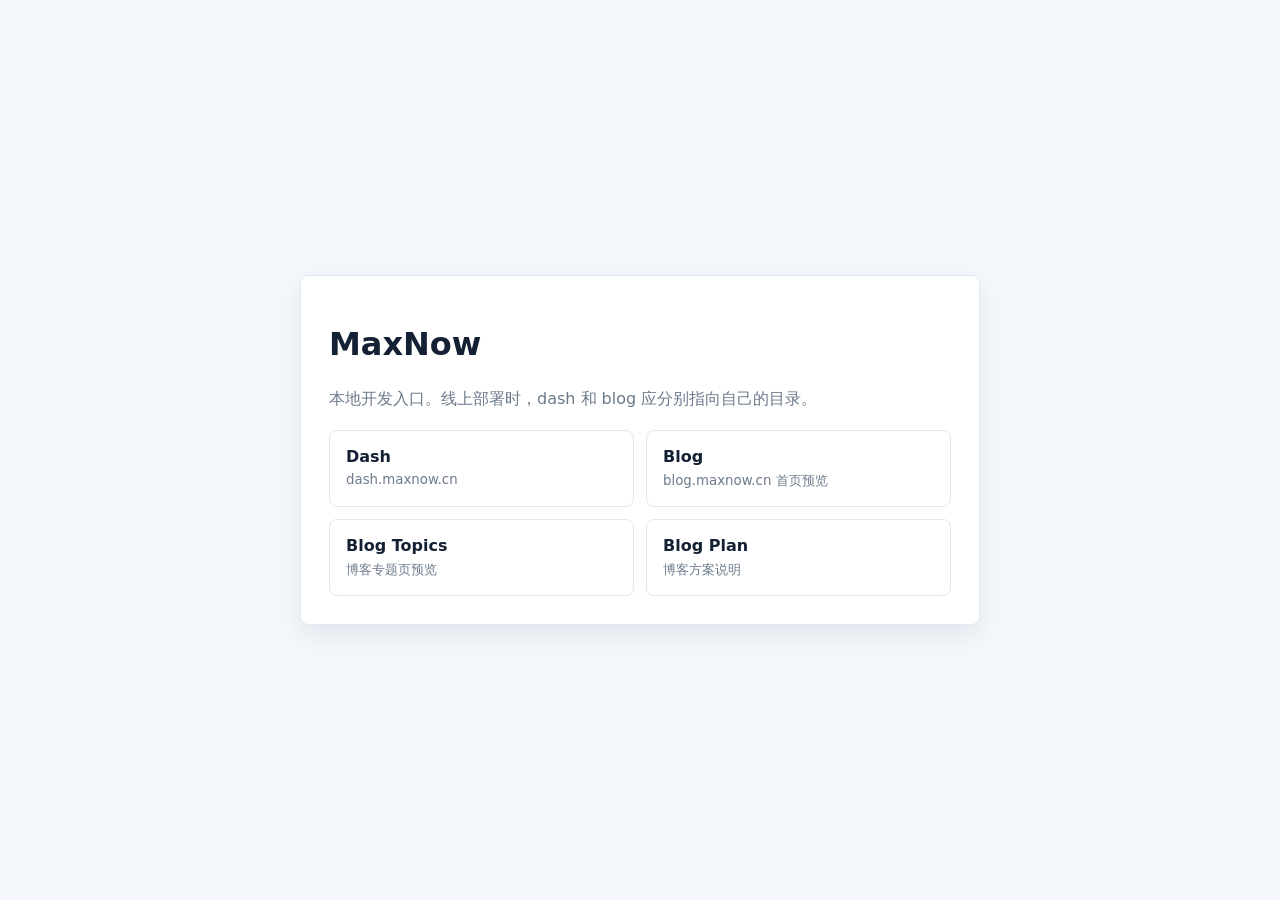
==== commit 74e461a4: "Add blog home and topics preview" ====
--- a/index.html
+++ b/index.html
@@ -90,9 +90,17 @@
           <strong>Dash</strong>
           <small>dash.maxnow.cn</small>
         </a>
+        <a href="./blog/">
+          <strong>Blog</strong>
+          <small>blog.maxnow.cn 首页预览</small>
+        </a>
+        <a href="./blog/topics.html">
+          <strong>Blog Topics</strong>
+          <small>博客专题页预览</small>
+        </a>
         <a href="./blog/preview.html">
-          <strong>Blog Preview</strong>
-          <small>blog.maxnow.cn 方案预览</small>
+          <strong>Blog Plan</strong>
+          <small>博客方案说明</small>
         </a>
       </div>
     </main>
